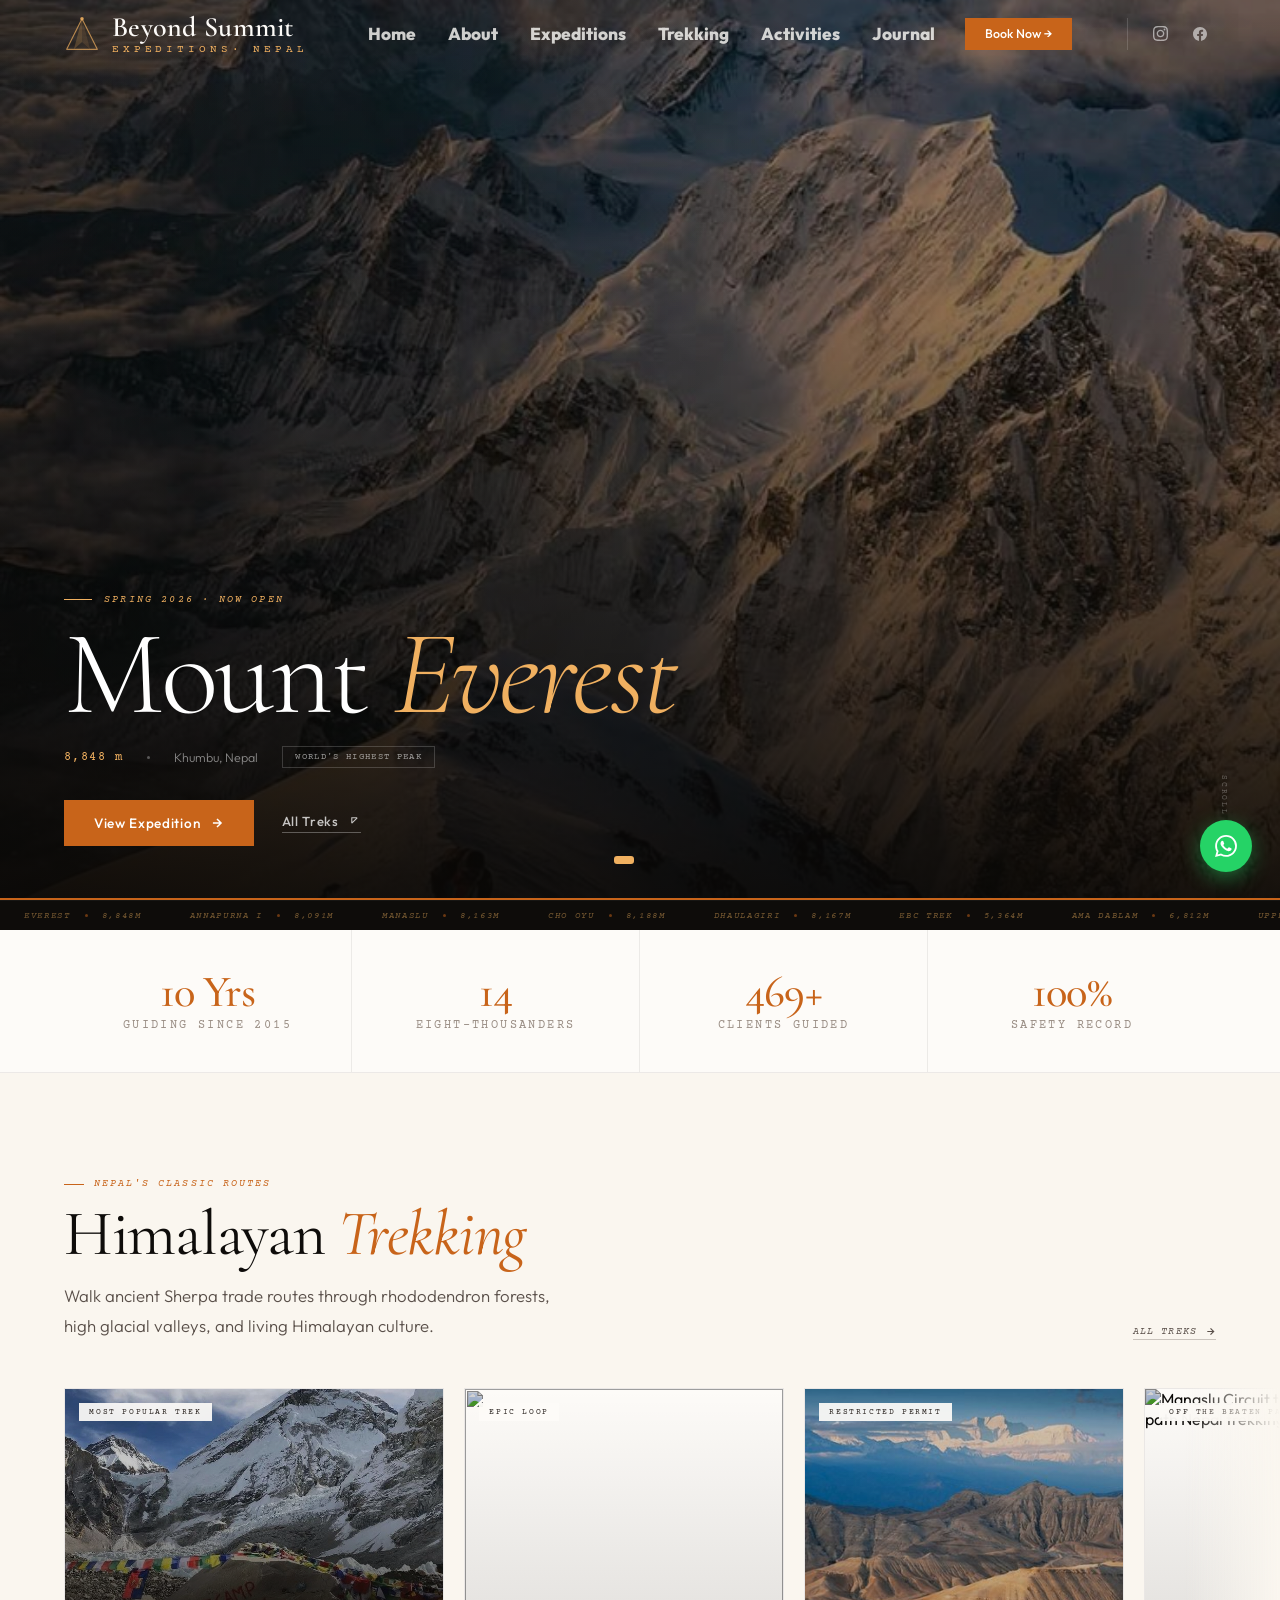
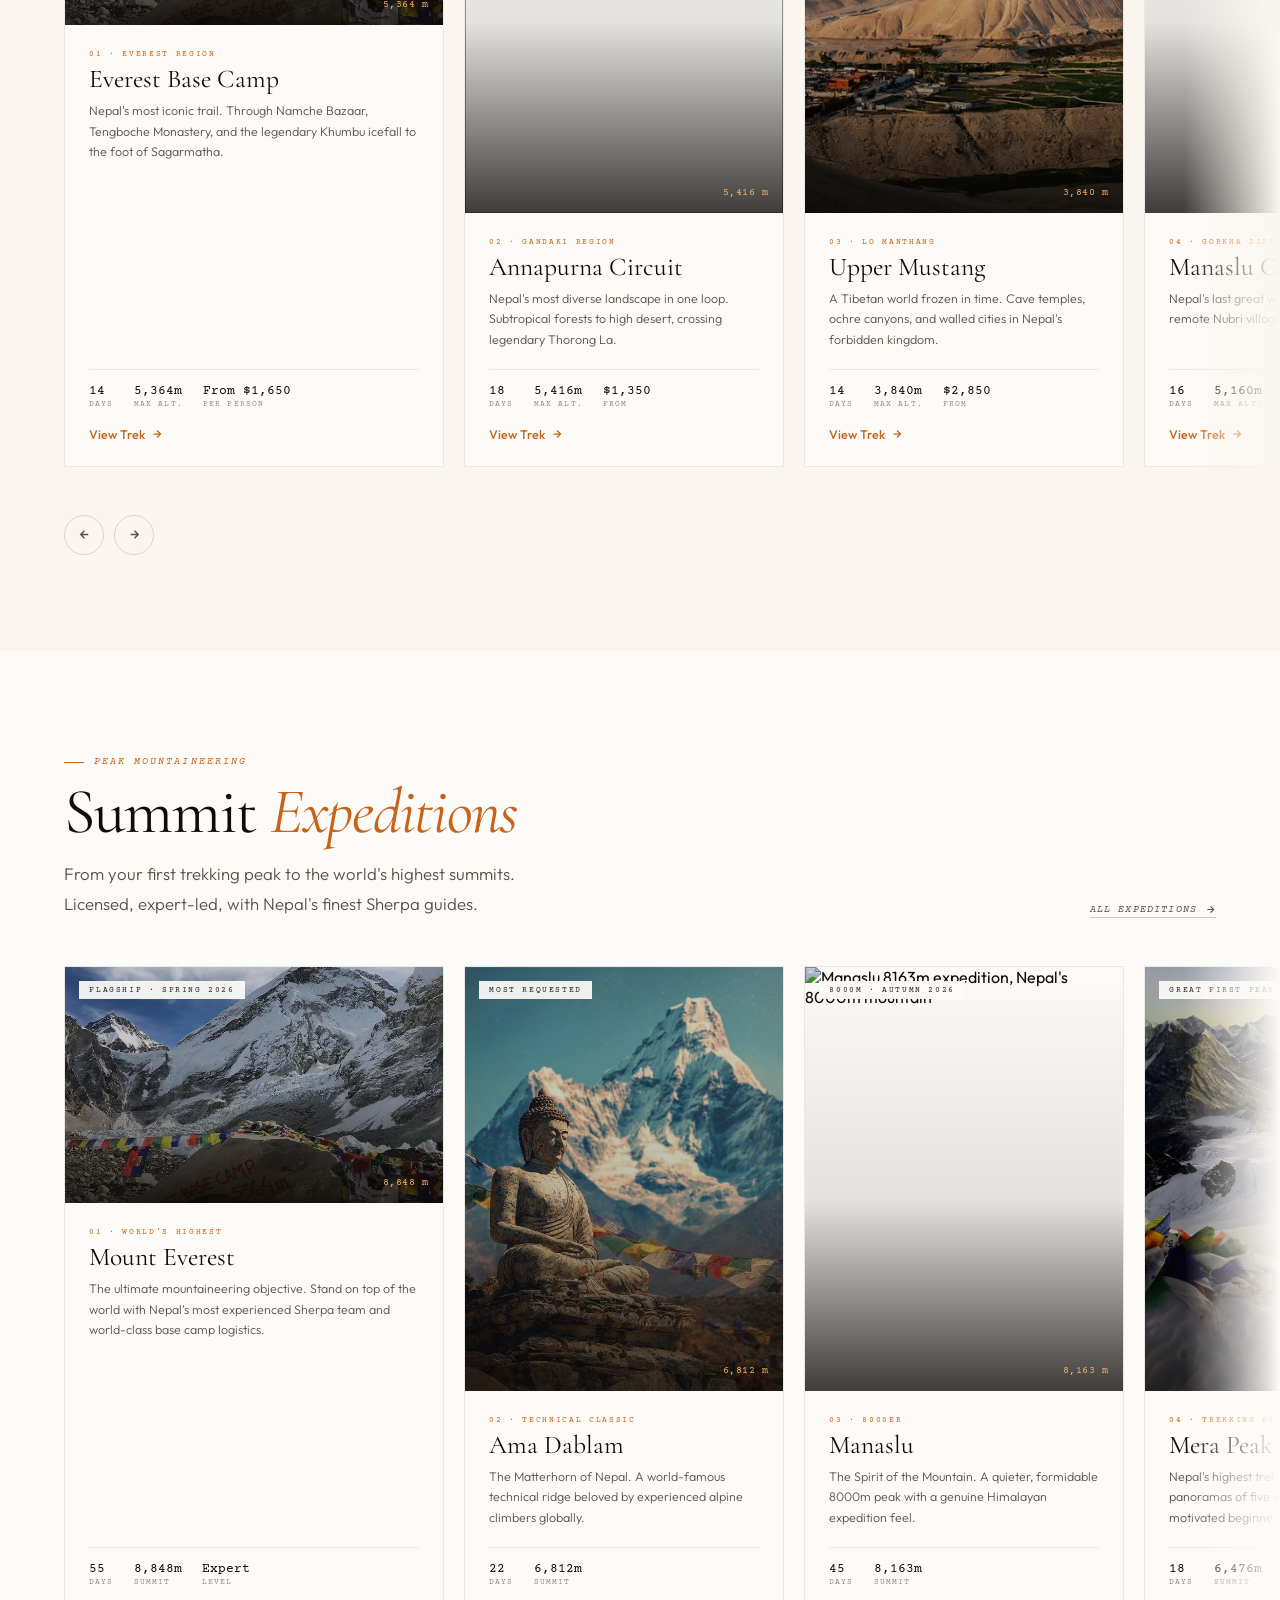
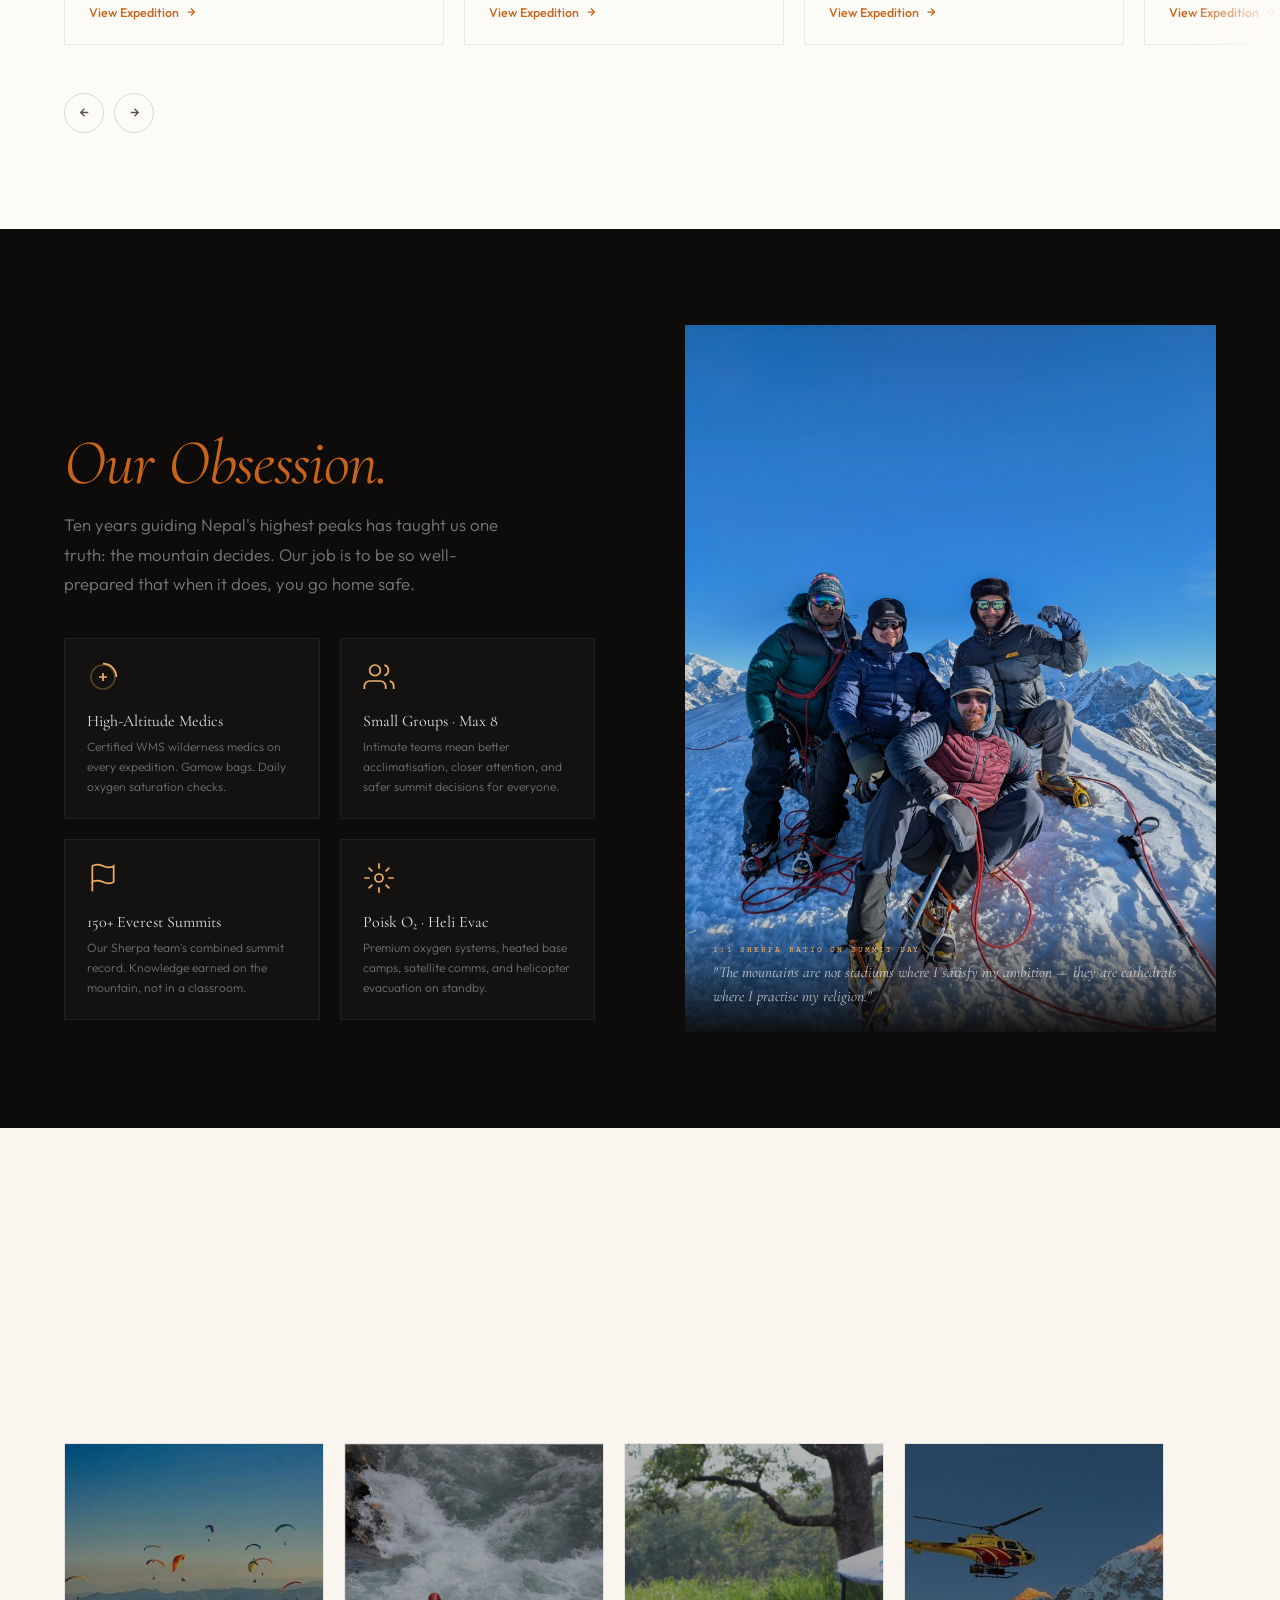
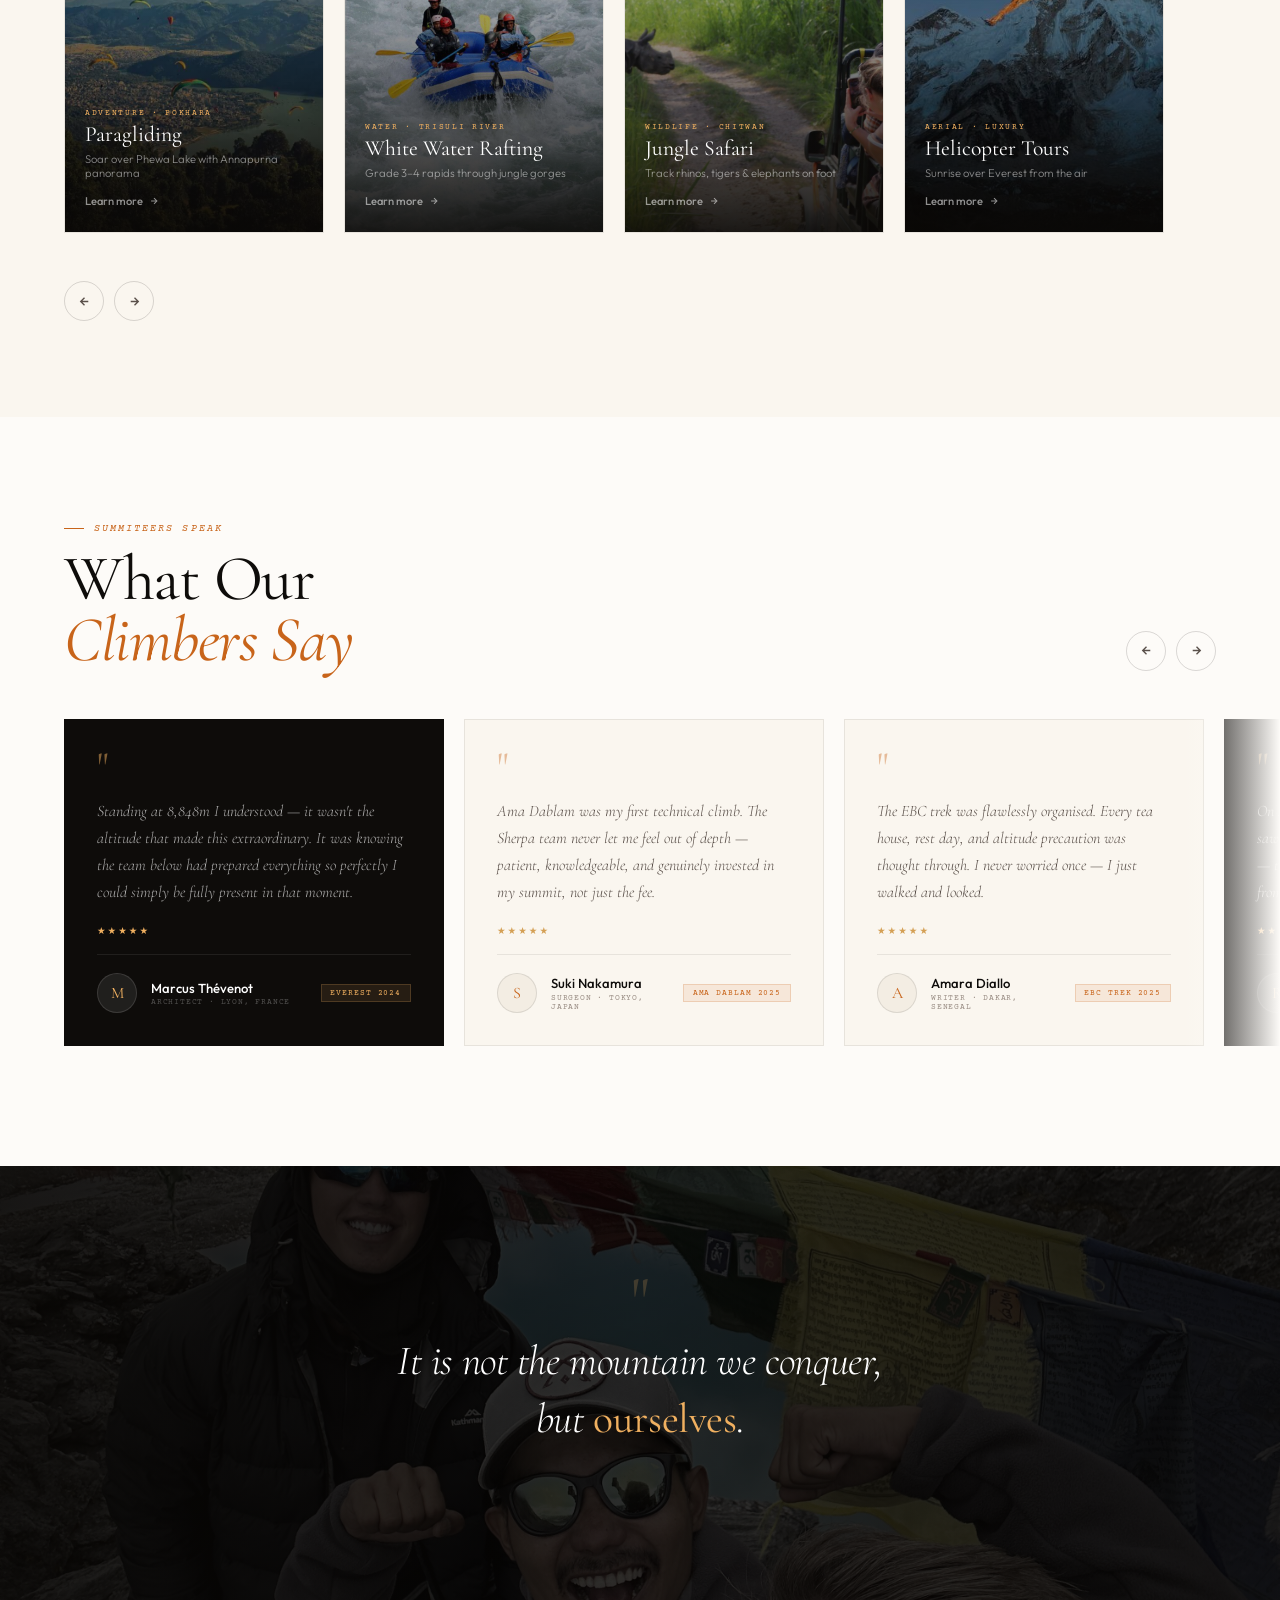
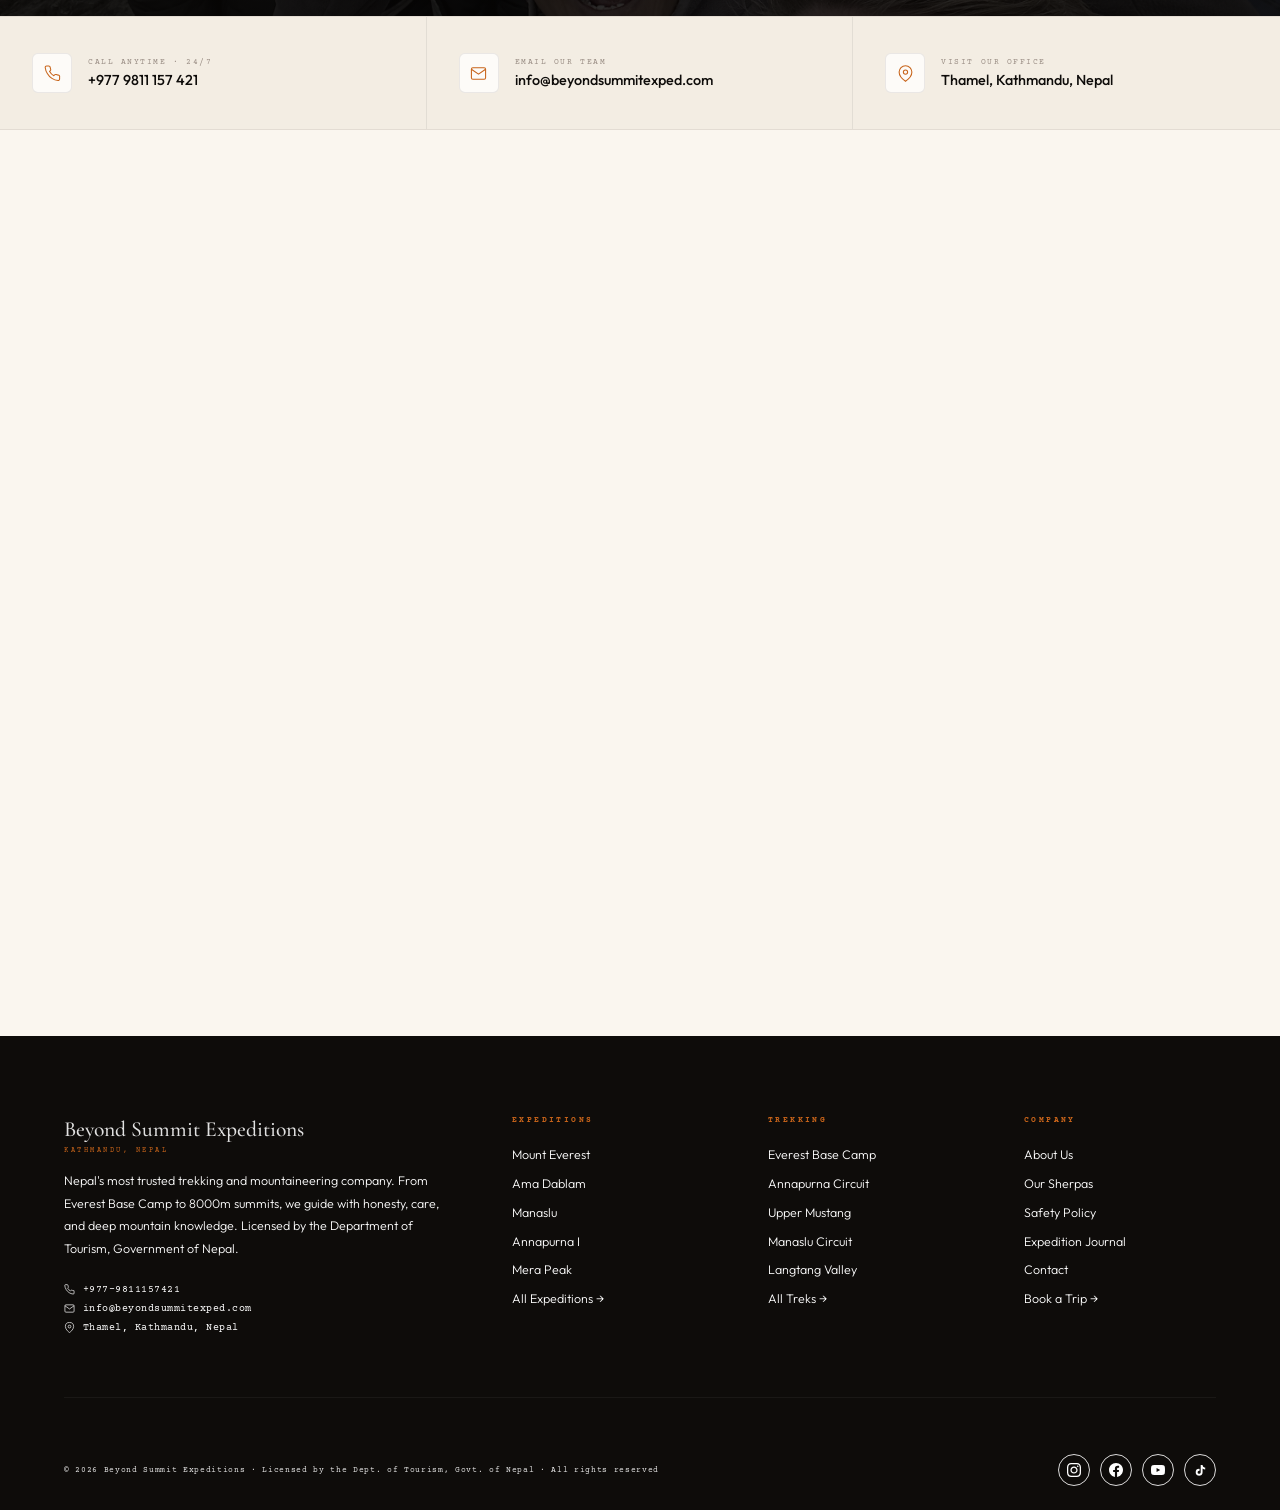
==== index.html @ 2f00f15b "finalizing the project" ====
<!DOCTYPE html>
<html lang="en">
<head>
  <meta charset="UTF-8">
  <meta name="viewport" content="width=device-width, initial-scale=1.0, viewport-fit=cover">
  <meta http-equiv="X-UA-Compatible" content="IE=edge">
  <link rel="icon" type="image/png" href="/favicon-96x96.png" sizes="96x96" />
<link rel="icon" type="image/svg+xml" href="/favicon.svg" />
<link rel="shortcut icon" href="public/favicon.ico" />
<link rel="apple-touch-icon" sizes="180x180" href="public/apple-touch-icon.png" />
<link rel="manifest" href="public/site.webmanifest" />
<script src="https://analytics.ahrefs.com/analytics.js" data-key="di3Rvm0gqVdeUF9iTgLxQQ" async></script>
  <!-- ══ PRIMARY SEO ══ -->
  <title>Beyond Summit Expeditions | Nepal's  Himalayan Trekking & Climbing Company</title>
  <meta name="description" content="Nepal's trusted trekking & mountaineering company. Everest Base Camp, Annapurna Circuit & 8000m expeditions with expert Sherpa guides. Plan your Himalayan adventure.">
  <meta name="keywords" content="Nepal trekking, Everest Base Camp trek, Himalayan expeditions, Nepal mountain climbing, Sherpa guided tours, Annapurna Circuit, best trekking company Nepal, Nepal adventure tours 2026, Manaslu circuit trek, Ama Dablam expedition, 8000m climbing, Nepal hiking packages, Kathmandu trekking agency, mountain expeditions Nepal, EBC trek cost, Annapurna Base Camp, Upper Mustang trek, Island Peak climbing, Mera Peak, high altitude trekking">
  <meta name="author" content="Beyond Summit Expeditions">
  <meta name="robots" content="index, follow">
  <link rel="canonical" href="https://www.beyondsummitexped.com/">

  <!-- ══ OPEN GRAPH ══ -->
  <meta property="og:type" content="website">
  <meta property="og:title" content="Beyond Summit Expeditions | Nepal's Premier Himalayan Trekking">
  <meta property="og:description" content="Expert-guided treks & expeditions in Nepal. From Everest Base Camp to 8000m summits. 469+ clients. 100% safety record. Licensed by Nepal Tourism Board.">
  <meta property="og:image" content="https://www.beyondsummitexped.com/assets/og-image.jpg">
  <meta property="og:url" content="https://www.beyondsummitexped.com/">
  <meta property="og:locale" content="en_US">

  <!-- ══ TWITTER CARD ══ -->
  <meta name="twitter:card" content="summary_large_image">
  <meta name="twitter:title" content="Beyond Summit Expeditions | Nepal's Premier Himalayan Trekking">
  <meta name="twitter:description" content="Trek Nepal with certified Sherpa guides. Everest Base Camp, Annapurna, 8000m peaks. Safe, small-group, life-changing expeditions.">

  <!-- ══ SCHEMA MARKUP ══ -->
  <script type="application/ld+json">
  {
    "@context": "https://schema.org",
    "@type": "TravelAgency",
    "name": "Beyond Summit Expeditions",
    "description": "Nepal's premier trekking and mountaineering company offering guided Himalayan expeditions, EBC treks, and adventure tours.",
    "url": "https://www.beyondsummitexped.com",
    "telephone": "+9779811157421",
    "email": "info@beyondsummitexped.com",
    "address": {
      "@type": "PostalAddress",
      "streetAddress": "Thamel",
      "addressLocality": "Kathmandu",
      "addressCountry": "NP"
    },
    "areaServed": "Nepal",
    "priceRange": "$$",
    "aggregateRating": {
      "@type": "AggregateRating",
      "ratingValue": "5.0",
      "reviewCount": "469"
    }
  }
  </script>

  <!-- ══ FONTS ══ -->
  <link rel="preconnect" href="https://fonts.googleapis.com">
  <link rel="preconnect" href="https://fonts.gstatic.com" crossorigin>
  <link href="https://fonts.googleapis.com/css2?family=Cormorant+Garamond:ital,wght@0,300;0,400;0,500;0,600;0,700;1,300;1,400;1,500;1,600&family=Outfit:wght@300;400;500;600&family=Courier+Prime:ital,wght@0,400;1,400&display=swap" rel="stylesheet">

  <style>
    /* ══════════════════════════════════════════════
       DESIGN SYSTEM — "Expedition Journal" aesthetic
       Raw mountain meets refined editorial craft
    ══════════════════════════════════════════════ */
    *, *::before, *::after { box-sizing: border-box; margin: 0; padding: 0; }

    :root {
      /* Palette */
      --ink:        #0e0c0a;
      --ink-soft:   #2a2420;
      --stone:      #5a504a;
      --mist:       #9a8e85;
      --parchment:  #faf6ef;
      --cream:      #f3ede3;
      --warm-white: #fdfbf8;
      --amber:      #c8641a;
      --amber-glow: #e07830;
      --amber-pale: #f0b060;
      --gold:       #d4a055;
      --pine:       #2d4a3e;
      --pine-light: #3d6655;
      --sky:        #c8d8e0;

      /* Typography */
      --serif:  'Cormorant Garamond', Georgia, serif;
      --sans:   'Outfit', system-ui, sans-serif;
      --mono:   'Courier Prime', 'Courier New', monospace;

      /* Spacing rhythm */
      --space-xs:  0.375rem;
      --space-sm:  0.75rem;
      --space-md:  1.5rem;
      --space-lg:  3rem;
      --space-xl:  5rem;
      --space-2xl: 8rem;

      /* Sizing */
      --nav-h: 68px;
      --radius: 2px;

      /* Shadows */
      --shadow-sm:  0 2px 8px rgba(14,12,10,0.08);
      --shadow-md:  0 8px 32px rgba(14,12,10,0.12);
      --shadow-lg:  0 20px 60px rgba(14,12,10,0.18);
      --shadow-xl:  0 32px 80px rgba(14,12,10,0.24);

      /* Easing */
      --ease-out:  cubic-bezier(0.22, 1, 0.36, 1);
      --ease-in-out: cubic-bezier(0.45, 0, 0.55, 1);
    }

    html {
      scroll-behavior: smooth;
      font-size: 16px;
      -webkit-text-size-adjust: 100%;
    }

    body {
      font-family: var(--sans);
      background: var(--parchment);
      color: var(--ink);
      overflow-x: hidden;
      -webkit-font-smoothing: antialiased;
      -moz-osx-font-smoothing: grayscale;
    }

    a { color: inherit; text-decoration: none; }
    ul { list-style: none; }
    img { display: block; max-width: 100%; }
    button { border: none; background: none; cursor: pointer; font: inherit; }

    /* ══ TOPOGRAPHIC TEXTURE ══ */
    .topo-bg {
      background-image: url("data:image/svg+xml,%3Csvg xmlns='http://www.w3.org/2000/svg' width='400' height='400'%3E%3Cdefs%3E%3Cfilter id='noise'%3E%3CfeTurbulence type='fractalNoise' baseFrequency='0.9' numOctaves='4' stitchTiles='stitch'/%3E%3CfeColorMatrix type='saturate' values='0'/%3E%3CfeBlend in='SourceGraphic' mode='multiply'/%3E%3C/filter%3E%3C/defs%3E%3Crect width='400' height='400' filter='url(%23noise)' opacity='0.04'/%3E%3C/svg%3E");
    }

    /* ══════════ UTILITY ══════════ */
    .container {
      width: 100%;
      max-width: 1280px;
      margin: 0 auto;
      padding: 0 clamp(1.25rem, 5vw, 4rem);
    }

    .eyebrow {
      display: inline-flex;
      align-items: center;
      gap: 0.6rem;
      font-family: var(--mono);
      font-size: 0.65rem;
      font-style: italic;
      letter-spacing: 0.2em;
      text-transform: uppercase;
      color: var(--amber);
      margin-bottom: 0.875rem;
    }
    .eyebrow::before {
      content: '';
      width: 20px;
      height: 1px;
      background: var(--amber);
      flex-shrink: 0;
    }

    .section-title {
      font-family: var(--serif);
      font-size: clamp(2.2rem, 5vw, 4rem);
      font-weight: 400;
      line-height: 0.95;
      letter-spacing: -0.02em;
      color: var(--ink);
    }
    .section-title em {
      font-style: italic;
      color: var(--amber);
    }
    .section-title.light { color: var(white); }

    .section-lead {
      font-family: var(--sans);
      font-size: clamp(0.9rem, 1.5vw, 1.05rem);
      font-weight: 300;
      color: var(--stone);
      line-height: 1.75;
      max-width: 520px;
      margin-top: 1rem;
    }

    .btn {
      display: inline-flex;
      align-items: center;
      gap: 0.6rem;
      font-family: var(--sans);
      font-size: 0.85rem;
      font-weight: 500;
      letter-spacing: 0.05em;
      padding: 0.875rem 1.875rem;
      transition: all 0.35s var(--ease-out);
      white-space: nowrap;
    }
    .btn-amber {
      background: var(--amber);
      color: #fff;
    }
    .btn-amber:hover {
      background: var(--amber-glow);
      transform: translateY(-2px);
      box-shadow: 0 8px 24px rgba(200,100,26,0.35);
    }
    .btn-outline {
      border: 1.5px solid var(--ink);
      color: var(--ink);
    }
    .btn-outline:hover {
      background: var(--ink);
      color: var(--warm-white);
    }
    .btn-ghost-light {
      color: rgba(255,255,255,0.75);
      border-bottom: 1px solid rgba(255,255,255,0.3);
      padding: 0 0 0.2rem;
      font-size: 0.82rem;
      border-radius: 0;
    }
    .btn-ghost-light:hover { color: #fff; border-color: #fff; }
    .btn svg { transition: transform 0.3s var(--ease-out); flex-shrink: 0; }
    .btn:hover svg { transform: translateX(4px); }
    .btn-ghost-light:hover svg { transform: translateX(4px); }

    /* Reveal animation */
    .reveal {
      opacity: 0;
      transform: translateY(28px);
      transition: opacity 0.9s var(--ease-out), transform 0.9s var(--ease-out);
    }
    .reveal.visible { opacity: 1; transform: none; }
    .reveal-delay-1 { transition-delay: 0.1s; }
    .reveal-delay-2 { transition-delay: 0.2s; }
    .reveal-delay-3 { transition-delay: 0.35s; }
    .reveal-delay-4 { transition-delay: 0.5s; }

    /* ══════════════════════════════
       NAVIGATION
    ══════════════════════════════ */
    #nav {
      position: fixed;
      top: 0; left: 0; right: 0;
      z-index: 900;
      height: var(--nav-h);
      display: flex;
      align-items: center;
      transition: background 0.5s, box-shadow 0.5s, height 0.4s;
    }
    #nav .nav-wrap {
      display: flex;
      align-items: center;
      justify-content: space-between;
      width: 100%;
    }
    #nav.solid {
      background: rgba(253,251,248,0.96);
      backdrop-filter: blur(24px);
      -webkit-backdrop-filter: blur(24px);
      box-shadow: 0 1px 0 rgba(14,12,10,0.08);
      height: 60px;
    }

    /* Logo */
    .nav-logo {
      display: flex;
      align-items: center;
      gap: 0.75rem;
      flex-shrink: 0;
    }
    .logo-mark {
      width: 36px;
      height: 36px;
      flex-shrink: 0;
    }
    .logo-text {
      display: flex;
      flex-direction: column;
      line-height: 1;
    }
    .logo-name {
      font-family: var(--serif);
      font-size: 1.75rem;
      font-weight: 600;
      letter-spacing: 0.01em;
      color: var(--warm-white);
      transition: color 0.4s;
    }
    #nav.solid .logo-name { color: var(--ink); }
    .logo-tagline {
      font-family: var(--mono);
      font-size: 0.69rem;
      letter-spacing: 0.35em;
      text-transform: uppercase;
      color: var(--amber-pale);
      margin-top: 3px;
      transition: color 0.4s;
    }
    #nav.solid .logo-tagline { color: var(--amber); }

    /* Desktop links */
    .nav-links {
      display: flex;
      align-items: center;
      gap: 0.25rem;
    }
    .nav-link {
      font-family: var(--sans);
      font-size: 1.08rem;
      font-weight: 800;
      color: rgba(253,251,248,0.8);
      padding: 0.5rem 0.875rem;
      transition: color 0.3s;
      position: relative;
      white-space: nowrap;
    }
    #nav.solid .nav-link { color: var(--stone); }
    .nav-link:hover { color: var(--amber) !important; }
    .nav-link::after {
      content: '';
      position: absolute;
      bottom: 2px; left: 0.875rem; right: 0.875rem;
      height: 1.5px;
      background: var(--amber);
      transform: scaleX(0);
      transform-origin: left;
      transition: transform 0.3s var(--ease-out);
    }
    .nav-link:hover::after { transform: scaleX(1); }

    /* Nav social */
    .nav-socials {
      display: flex;
      align-items: center;
      gap: 0.5rem;
      margin-left: 0.5rem;
      padding-left: 1rem;
      border-left: 1px solid rgba(255,255,255,0.15);
    }
    #nav.solid .nav-socials { border-color: var(--cream); }
    .nav-social-ico {
      width: 32px; height: 32px;
      display: flex; align-items: center; justify-content: center;
      color: rgba(255,255,255,0.55);
      transition: color 0.3s, transform 0.3s;
      border-radius: 50%;
    }
    #nav.solid .nav-social-ico { color: var(--mist); }
    .nav-social-ico:hover { color: var(--amber) !important; transform: translateY(-2px); }

    .nav-cta {
      background: var(--amber);
      color: #fff !important;
      padding: 0.55rem 1.25rem !important;
      font-weight: 500 !important;
      font-size: 0.78rem !important;
      margin-left: 0.75rem;
      transition: background 0.3s, transform 0.3s, box-shadow 0.3s !important;
      white-space: nowrap;
    }
    .nav-cta::after { display: none !important; }
    .nav-cta:hover {
      background: var(--amber-glow) !important;
      transform: translateY(-1px) !important;
      box-shadow: 0 4px 16px rgba(200,100,26,0.4) !important;
    }

    /* Hamburger */
    .nav-toggle {
      display: none;
      width: 44px; height: 44px;
      align-items: center; justify-content: center;
      flex-direction: column;
      gap: 5px;
      border-radius: 4px;
      border: 1px solid rgba(255,255,255,0.2);
      transition: border-color 0.3s, background 0.3s;
    }
    #nav.solid .nav-toggle { border-color: rgba(14,12,10,0.12); }
    .nav-toggle:hover { background: rgba(200,100,26,0.1); border-color: var(--amber); }
    .nav-toggle span {
      display: block;
      width: 20px; height: 1.5px;
      background: #fff;
      border-radius: 2px;
      transition: transform 0.4s var(--ease-out), opacity 0.3s, background 0.3s;
    }
    #nav.solid .nav-toggle span { background: var(--ink); }
    .nav-toggle.open span:nth-child(1) { transform: translateY(6.5px) rotate(45deg); }
    .nav-toggle.open span:nth-child(2) { opacity: 0; transform: scaleX(0); }
    .nav-toggle.open span:nth-child(3) { transform: translateY(-6.5px) rotate(-45deg); }

    /* Mobile drawer */
    .mobile-nav {
      position: fixed;
      inset: 0;
      z-index: 850;
      background: var(--ink);
      display: flex;
      flex-direction: column;
      padding: 5.5rem 2rem 2rem;
      transform: translateX(100%);
      transition: transform 0.55s var(--ease-out);
      overflow-y: auto;
    }
    .mobile-nav.open { transform: translateX(0); }

    .mobile-nav-link {
      display: flex;
      align-items: center;
      justify-content: space-between;
      padding: 1.125rem 0;
      border-bottom: 1px solid rgba(255,255,255,0.06);
      font-family: var(--serif);
      font-size: clamp(1.6rem, 6vw, 2rem);
      font-weight: 300;
      color: rgba(255,255,255,0.75);
      letter-spacing: -0.01em;
      transition: color 0.3s, padding-left 0.3s;
      opacity: 0;
      transform: translateX(30px);
      transition: opacity 0.5s var(--ease-out), transform 0.5s var(--ease-out), color 0.3s;
    }
    .mobile-nav.open .mobile-nav-link {
      opacity: 1;
      transform: none;
    }
    .mobile-nav.open .mobile-nav-link:nth-child(1) { transition-delay: 0.08s; }
    .mobile-nav.open .mobile-nav-link:nth-child(2) { transition-delay: 0.13s; }
    .mobile-nav.open .mobile-nav-link:nth-child(3) { transition-delay: 0.18s; }
    .mobile-nav.open .mobile-nav-link:nth-child(4) { transition-delay: 0.23s; }
    .mobile-nav.open .mobile-nav-link:nth-child(5) { transition-delay: 0.28s; }
    .mobile-nav.open .mobile-nav-link:nth-child(6) { transition-delay: 0.33s; }
    .mobile-nav.open .mobile-nav-link:nth-child(7) { transition-delay: 0.38s; }
    .mobile-nav-link:hover { color: var(--amber-pale); }
    .mobile-nav-link.highlight { color: var(--amber); }

    .mobile-nav-footer {
      margin-top: auto;
      padding-top: 2rem;
      display: flex;
      flex-direction: column;
      gap: 1rem;
      opacity: 0;
      transition: opacity 0.5s 0.45s var(--ease-out);
    }
    .mobile-nav.open .mobile-nav-footer { opacity: 1; }
    .mobile-socials { display: flex; gap: 1rem; }
    .mobile-social-ico {
      width: 40px; height: 40px;
      border: 1px solid rgba(255,255,255,0.12);
      border-radius: 50%;
      display: flex; align-items: center; justify-content: center;
      color: rgba(255,255,255,0.4);
      transition: border-color 0.3s, color 0.3s;
    }
    .mobile-social-ico:hover { border-color: var(--amber); color: var(--amber); }
    .mobile-contact-info {
      font-family: var(--mono);
      font-size: 0.65rem;
      letter-spacing: 0.1em;
      color: rgba(255,255,255,0.25);
    }

    /* ══════════════════════════════
       HERO
    ══════════════════════════════ */
    #hero {
      position: relative;
      width: 100%;
      height: 100dvh;
      min-height: 560px;
      max-height: 900px;
      overflow: hidden;
    }

    .hero-slides {
      position: absolute;
      inset: 0;
    }
    .hslide {
      position: absolute;
      inset: 0;
      opacity: 0;
      transition: opacity 2s var(--ease-out);
    }
    .hslide.active { opacity: 1; }
    .hslide img {
      width: 100%; height: 100%;
      object-fit: cover;
      transform: scale(1.06);
      transition: transform 10s var(--ease-out);
      filter: brightness(0.6) saturate(1.05);
    }
    .hslide.active img { transform: scale(1); }

    /* Dramatic gradient overlay */
    .hero-overlay {
      position: absolute;
      inset: 0; z-index: 2;
      background:
        linear-gradient(to top, rgba(10,8,6,0.9) 0%, rgba(10,8,6,0.45) 35%, rgba(10,8,6,0.1) 65%, transparent 100%),
        linear-gradient(105deg, rgba(10,8,6,0.6) 0%, transparent 55%);
      pointer-events: none;
    }

    .hero-content {
      position: absolute;
      inset: 0; z-index: 10;
      display: flex;
      flex-direction: column;
      justify-content: flex-end;
      padding: 0 clamp(1.25rem, 5vw, 4rem) clamp(2.5rem, 6vh, 4.5rem);
    }

    .hero-kicker {
      display: flex;
      align-items: center;
      gap: 0.75rem;
      margin-bottom: 1rem;
      opacity: 0;
      animation: heroRise 1s 0.3s var(--ease-out) forwards;
    }
    .hero-kicker-line {
      width: 28px; height: 1px;
      background: var(--amber-pale);
    }
    .hero-kicker-text {
      font-family: var(--mono);
      font-style: italic;
      font-size: 0.62rem;
      letter-spacing: 0.22em;
      text-transform: uppercase;
      color: var(--amber-pale);
    }

    .hero-title {
      font-family: var(--serif);
      font-size: clamp(3rem, 10vw, 7.5rem);
      font-weight: 300;
      line-height: 0.88;
      letter-spacing: -0.025em;
      color: #fff;
      margin-bottom: 1.25rem;
      opacity: 0;
      animation: heroRise 1.1s 0.45s var(--ease-out) forwards;
    }
    .hero-title strong {
      font-weight: 600;
      display: block;
    }
    .hero-title em {
      font-style: italic;
      color: var(--amber-pale);
    }

    .hero-meta-row {
      display: flex;
      align-items: center;
      gap: 1.5rem;
      flex-wrap: wrap;
      margin-bottom: 2rem;
      opacity: 0;
      animation: heroRise 1s 0.6s var(--ease-out) forwards;
    }
    .hero-alt {
      font-family: var(--mono);
      font-size: 0.78rem;
      letter-spacing: 0.12em;
      color: var(--amber-pale);
    }
    .hero-sep {
      width: 3px; height: 3px;
      border-radius: 50%;
      background: rgba(255,255,255,0.3);
    }
    .hero-region {
      font-family: var(--sans);
      font-size: 0.78rem;
      font-weight: 300;
      color: rgba(255,255,255,0.5);
    }
    .hero-tag {
      font-family: var(--mono);
      font-size: 0.55rem;
      letter-spacing: 0.15em;
      text-transform: uppercase;
      color: rgba(255,255,255,0.55);
      border: 1px solid rgba(255,255,255,0.18);
      padding: 0.3rem 0.75rem;
    }

    .hero-actions {
      display: flex;
      align-items: center;
      gap: 1.75rem;
      flex-wrap: wrap;
      opacity: 0;
      animation: heroRise 1s 0.75s var(--ease-out) forwards;
    }

    /* Hero scroll indicator */
    .hero-scroll {
      position: absolute;
      bottom: clamp(1.5rem, 4vh, 2.5rem);
      right: clamp(1.25rem, 4vw, 3.5rem);
      z-index: 10;
      display: flex;
      flex-direction: column;
      align-items: center;
      gap: 0.5rem;
      opacity: 0;
      animation: fadeIn 1s 1.2s var(--ease-out) forwards;
    }
    .hero-scroll-text {
      font-family: var(--mono);
      font-size: 0.52rem;
      letter-spacing: 0.22em;
      text-transform: uppercase;
      color: rgba(255,255,255,0.3);
      writing-mode: vertical-rl;
    }
    .hero-scroll-line {
      width: 1px;
      height: 40px;
      background: linear-gradient(to bottom, rgba(255,255,255,0.3), transparent);
      animation: scrollPulse 2s ease-in-out infinite;
    }

    /* Hero dots */
    .hero-dots {
      position: absolute;
      bottom: clamp(1.5rem, 4vh, 2.5rem);
      left: 50%;
      transform: translateX(-50%);
      z-index: 10;
      display: flex;
      gap: 0.5rem;
    }
    .hdot {
      width: 8spx; height: 8px;
      border-radius: 50%;
      background: rgb(255, 255, 255);
      cursor: pointer;
      transition: background 0.4s, transform 0.4s, width 0.4s;
    }
    .hdot.active {
      background: var(--amber-pale);
      width: 20px;
      border-radius: 3px;
    }

    /* Progress bar */
    .hero-progress {
      position: absolute;
      bottom: 0; left: 0; right: 0;
      height: 2px;
      background: rgba(255,255,255,0.05);
      z-index: 10;
    }
    .hero-progress-fill {
      height: 100%;
      background: var(--amber);
      width: 0;
      transition: none;
    }

    @keyframes heroRise {
      from { opacity: 0; transform: translateY(24px); }
      to { opacity: 1; transform: none; }
    }
    @keyframes fadeIn {
      to { opacity: 1; }
    }
    @keyframes scrollPulse {
      0%, 100% { transform: scaleY(1); transform-origin: top; }
      50% { transform: scaleY(0.6); transform-origin: top; }
    }

    /* ══════════════════════════════
       MARQUEE TICKER
    ══════════════════════════════ */
    .ticker {
      background: var(--ink);
      overflow: hidden;
      padding: 0.6rem 0;
      border-top: 1px solid rgba(255,255,255,0.04);
    }
    .ticker-track {
      display: flex;
      width: max-content;
      animation: ticker 40s linear infinite;
    }
    .ticker-track:hover { animation-play-state: paused; }
    .ticker-item {
      display: flex;
      align-items: center;
      gap: 0.875rem;
      padding: 0 1.5rem;
      white-space: nowrap;
      font-family: var(--mono);
      font-size: 0.58rem;
      font-style: italic;
      letter-spacing: 0.18em;
      text-transform: uppercase;
      color: rgba(200,150,80,0.55);
    }
    .ticker-dot {
      width: 3px; height: 3px;
      border-radius: 50%;
      background: var(--amber);
      opacity: 0.5;
    }
    @keyframes ticker { from { transform: translateX(0); } to { transform: translateX(-50%); } }

    /* ══════════════════════════════
       STATS BAND
    ══════════════════════════════ */
    .stats-band {
      background: var(--warm-white);
      border-bottom: 1px solid rgba(14,12,10,0.07);
    }
    .stats-grid {
      display: grid;
      grid-template-columns: repeat(4, 1fr);
    }
    .stat-cell {
      display: flex;
      flex-direction: column;
      align-items: center;
      justify-content: center;
      gap: 0.25rem;
      padding: clamp(1.5rem, 4vw, 2.5rem) 1rem;
      text-align: center;
      border-right: 1px solid rgba(14,12,10,0.07);
    }
    .stat-cell:last-child { border-right: none; }
    .stat-number {
      font-family: var(--serif);
      font-size: clamp(1.8rem, 4vw, 2.8rem);
      font-weight: 500;
      color: var(--amber);
      line-height: 1;
      letter-spacing: -0.02em;
    }
    .stat-label {
      font-family: var(--mono);
      font-size: 0.75rem;
      letter-spacing: 0.2em;
      text-transform: uppercase;
      color: var(--mist);
    }

    /* ══════════════════════════════
       SECTION LAYOUT
    ══════════════════════════════ */
    .section {
      padding: clamp(3.5rem, 8vw, 6rem) 0;
    }
    .section.alt-bg { background: var(--warm-white); }
    .section.dark-bg {
      background: var(--ink);
      color: var(--warm-white);
    }

    .section-header {
      display: flex;
      align-items: flex-end;
      justify-content: space-between;
      gap: 1.5rem;
      margin-bottom: clamp(2rem, 5vw, 3rem);
      flex-wrap: wrap;
    }

    .view-all-link {
      display: flex;
      align-items: center;
      gap: 0.5rem;
      font-family: var(--mono);
      font-size: 0.6rem;
      font-style: italic;
      letter-spacing: 0.12em;
      text-transform: uppercase;
      color: var(--stone);
      border-bottom: 1px solid rgba(90,80,74,0.3);
      padding-bottom: 2px;
      white-space: nowrap;
      transition: color 0.3s, border-color 0.3s;
      flex-shrink: 0;
    }
    .view-all-link:hover { color: var(--amber); border-color: var(--amber); }
    .view-all-link svg { transition: transform 0.3s; }
    .view-all-link:hover svg { transform: translateX(3px); }

    /* ══════════════════════════════
       HORIZONTAL SCROLL SYSTEM
    ══════════════════════════════ */
    .scroll-container {
      position: relative;
    }
    .scroll-container::after {
      content: '';
      position: absolute;
      top: 0; right: 0; bottom: 1.5rem;
      width: clamp(3rem, 8vw, 6rem);
      background: linear-gradient(to left, var(--parchment), transparent);
      pointer-events: none;
      z-index: 2;
    }
    .section.alt-bg .scroll-container::after {
      background: linear-gradient(to left, var(--warm-white), transparent);
    }

    .scroll-rail {
      display: flex;
      gap: clamp(0.875rem, 2vw, 1.25rem);
      overflow-x: auto;
      padding-bottom: 1.5rem;
      padding-right: clamp(3rem, 8vw, 6rem);
      scrollbar-width: none;
      -ms-overflow-style: none;
      scroll-snap-type: x mandatory;
      cursor: grab;
      -webkit-overflow-scrolling: touch;
    }
    .scroll-rail:active { cursor: grabbing; }
    .scroll-rail::-webkit-scrollbar { display: none; }

    .scroll-nav {
      display: flex;
      gap: 0.625rem;
      margin-top: 1.5rem;
    }
    .scroll-nav-btn {
      width: 40px; height: 40px;
      border-radius: 50%;
      border: 1.5px solid rgba(14,12,10,0.15);
      display: flex; align-items: center; justify-content: center;
      color: var(--stone);
      transition: all 0.3s;
    }
    .scroll-nav-btn:hover {
      border-color: var(--amber);
      color: var(--amber);
      background: rgba(200,100,26,0.06);
    }

    /* ══════════════════════════════
       TREK CARD
    ══════════════════════════════ */
    .trek-card {
      flex: 0 0 clamp(260px, 30vw, 320px);
      scroll-snap-align: start;
      background: var(--warm-white);
      border: 1px solid rgba(14,12,10,0.08);
      overflow: hidden;
      display: flex;
      flex-direction: column;
      transition: transform 0.5s var(--ease-out), box-shadow 0.5s var(--ease-out);
      position: relative;
    }
    .trek-card:hover {
      transform: translateY(-8px);
      box-shadow: var(--shadow-xl);
    }
    .trek-card.featured { flex: 0 0 clamp(300px, 36vw, 380px); }

    .trek-card-img {
      position: relative;
      overflow: hidden;
    }
    .trek-card.featured .trek-card-img { aspect-ratio: 16/10; }
    .trek-card:not(.featured) .trek-card-img { aspect-ratio: 3/4; }

    .trek-card-img img {
      width: 100%; height: 100%;
      object-fit: cover;
      transition: transform 1.8s var(--ease-out), filter 0.6s;
      filter: brightness(0.82) saturate(1.1);
    }
    .trek-card:hover .trek-card-img img {
      transform: scale(1.07);
      filter: brightness(0.95) saturate(1.15);
    }
    .trek-card-img-overlay {
      position: absolute; inset: 0;
      background: linear-gradient(to top, rgba(10,8,6,0.78) 0%, rgba(10,8,6,0.1) 45%, transparent);
    }

    .card-badge {
      position: absolute;
      top: 0.875rem; left: 0.875rem;
      font-family: var(--mono);
      font-size: 0.5rem;
      letter-spacing: 0.2em;
      text-transform: uppercase;
      background: rgba(253,251,248,0.93);
      color: var(--ink-soft);
      padding: 0.28rem 0.65rem;
      backdrop-filter: blur(8px);
    }
    .card-alt {
      position: absolute;
      bottom: 0.875rem; right: 0.875rem;
      font-family: var(--mono);
      font-size: 0.65rem;
      letter-spacing: 0.06em;
      color: var(--amber-pale);
    }

    .trek-card-body {
      padding: clamp(1.125rem, 3vw, 1.5rem);
      flex: 1;
      display: flex;
      flex-direction: column;
    }
    .card-number {
      font-family: var(--mono);
      font-size: 0.52rem;
      letter-spacing: 0.2em;
      text-transform: uppercase;
      color: var(--amber);
      margin-bottom: 0.35rem;
    }
    .card-name {
      font-family: var(--serif);
      font-size: clamp(1.3rem, 2.5vw, 1.6rem);
      font-weight: 400;
      color: var(--ink);
      line-height: 1.1;
      margin-bottom: 0.5rem;
    }
    .card-desc {
      font-family: var(--sans);
      font-size: 0.78rem;
      font-weight: 300;
      color: var(--stone);
      line-height: 1.65;
      flex: 1;
      margin-bottom: 1.125rem;
    }
    .card-specs {
      display: flex;
      gap: 1.25rem;
      padding-top: 0.875rem;
      border-top: 1px solid rgba(14,12,10,0.07);
      margin-bottom: 1.125rem;
    }
    .spec-val {
      font-family: var(--mono);
      font-size: 0.82rem;
      color: var(--ink);
    }
    .spec-key {
      font-family: var(--mono);
      font-size: 0.48rem;
      letter-spacing: 0.15em;
      text-transform: uppercase;
      color: var(--mist);
      margin-top: 0.15rem;
    }
    .card-link {
      display: inline-flex;
      align-items: center;
      gap: 0.4rem;
      font-family: var(--sans);
      font-size: 0.78rem;
      font-weight: 500;
      color: var(--amber);
      transition: gap 0.3s;
    }
    .trek-card:hover .card-link { gap: 0.75rem; }

    /* ══════════════════════════════
       ACTIVITY CARD (portrait, dark)
    ══════════════════════════════ */
    .act-card {
      flex: 0 0 clamp(200px, 25vw, 260px);
      scroll-snap-align: start;
      aspect-ratio: 2/3;
      position: relative;
      overflow: hidden;
      border: 1px solid rgba(14,12,10,0.08);
      transition: transform 0.5s var(--ease-out), box-shadow 0.5s;
    }
    .act-card:hover {
      transform: translateY(-6px) scale(1.01);
      box-shadow: var(--shadow-xl);
    }
    .act-card img {
      width: 100%; height: 100%;
      object-fit: cover;
      transition: transform 1.8s var(--ease-out), filter 0.6s;
      filter: brightness(0.72) saturate(1.1);
    }
    .act-card:hover img { transform: scale(1.08); filter: brightness(0.88) saturate(1.2); }
    .act-overlay {
      position: absolute; inset: 0;
      background: linear-gradient(to top, rgba(10,8,6,0.9) 0%, rgba(10,8,6,0.15) 55%, transparent);
    }
    .act-body {
      position: absolute;
      bottom: 0; left: 0; right: 0;
      padding: 1.5rem 1.25rem;
    }
    .act-tag {
      font-family: var(--mono);
      font-size: 0.48rem;
      letter-spacing: 0.22em;
      text-transform: uppercase;
      color: var(--amber-pale);
      margin-bottom: 0.3rem;
    }
    .act-name {
      font-family: var(--serif);
      font-size: 1.35rem;
      font-weight: 400;
      color: #fff;
      line-height: 1.1;
      margin-bottom: 0.35rem;
    }
    .act-meta {
      font-family: var(--sans);
      font-size: 0.7rem;
      font-weight: 300;
      color: rgba(255,255,255,0.5);
      margin-bottom: 0.875rem;
    }
    .act-link {
      display: flex;
      align-items: center;
      gap: 0.35rem;
      font-family: var(--sans);
      font-size: 0.7rem;
      font-weight: 500;
      color: rgba(255,255,255,0.55);
      transition: color 0.3s, gap 0.3s;
    }
    .act-card:hover .act-link { color: #fff; gap: 0.65rem; }

    /* ══════════════════════════════
       WHY SECTION (dark)
    ══════════════════════════════ */
    .why-grid {
      display: grid;
      grid-template-columns: 1fr 1fr;
      gap: clamp(3rem, 7vw, 6rem);
      align-items: center;
    }
    .why-features {
      display: grid;
      grid-template-columns: 1fr 1fr;
      gap: 1.25rem;
      margin-top: 2.5rem;
    }
    .why-item {
      padding: 1.375rem;
      border: 1px solid rgba(255,255,255,0.06);
      background: rgba(255,255,255,0.025);
      transition: border-color 0.4s, background 0.4s, transform 0.4s;
    }
    .why-item:hover {
      border-color: rgba(200,100,26,0.35);
      background: rgba(200,100,26,0.05);
      transform: translateY(-3px);
    }
    .why-icon {
      width: 32px; height: 32px;
      color: var(--amber-pale);
      margin-bottom: 0.875rem;
    }
    .why-item-title {
      font-family: var(--serif);
      font-size: 1rem;
      font-weight: 400;
      color: rgba(255,255,255,0.88);
      margin-bottom: 0.35rem;
    }
    .why-item-desc {
      font-family: var(--sans);
      font-size: 0.75rem;
      font-weight: 300;
      color: rgba(255,255,255,0.4);
      line-height: 1.65;
    }
    .why-visual { position: relative; }
    .why-img-frame {
      position: relative;
      overflow: hidden;
    }
    .why-img-frame img {
      width: 100%;
      display: block;
      filter: brightness(0.85) saturate(1.05);
    }
    .why-img-caption {
      position: absolute;
      bottom: 0; left: 0; right: 0;
      padding: 2rem 1.75rem 1.5rem;
      background: linear-gradient(to top, rgba(10,8,6,0.92), transparent);
    }
    .why-img-caption-label {
      font-family: var(--mono);
      font-size: 0.48rem;
      letter-spacing: 0.25em;
      text-transform: uppercase;
      color: var(--amber-pale);
      margin-bottom: 0.4rem;
    }
    .why-img-caption-text {
      font-family: var(--serif);
      font-size: 0.95rem;
      font-style: italic;
      color: rgba(255,255,255,0.7);
      line-height: 1.55;
    }

    /* ══════════════════════════════
       TESTIMONIALS
    ══════════════════════════════ */
    .testi-card {
      flex: 0 0 clamp(280px, 32vw, 360px);
      scroll-snap-align: start;
      background: var(--parchment);
      border: 1px solid rgba(14,12,10,0.08);
      padding: clamp(1.5rem, 3vw, 2rem);
      display: flex;
      flex-direction: column;
      gap: 1.125rem;
      transition: transform 0.5s var(--ease-out), box-shadow 0.4s;
    }
    .testi-card:hover { transform: translateY(-5px); box-shadow: var(--shadow-lg); }
    .testi-card.featured {
      background: var(--ink);
      border-color: transparent;
      flex: 0 0 clamp(300px, 36vw, 380px);
    }

    .tquote-mark {
      font-family: var(--serif);
      font-size: 2.5rem;
      line-height: 0.7;
      color: var(--amber);
      opacity: 0.4;
    }
    .testi-card.featured .tquote-mark { opacity: 0.5; color: var(--amber-pale); }

    .tquote {
      font-family: var(--serif);
      font-size: clamp(0.9rem, 1.5vw, 1rem);
      font-style: italic;
      font-weight: 300;
      color: var(--stone);
      line-height: 1.7;
      flex: 1;
    }
    .testi-card.featured .tquote { color: rgba(255,255,255,0.65); }

    .tstar { color: var(--gold); font-size: 0.6rem; }
    .testi-card.featured .tstar { color: var(--amber-pale); }

    .tcard-divider { height: 1px; background: rgba(14,12,10,0.08); }
    .testi-card.featured .tcard-divider { background: rgba(255,255,255,0.08); }

    .tauthor { display: flex; align-items: center; gap: 0.875rem; }
    .tavatar {
      width: 40px; height: 40px;
      border-radius: 50%;
      background: var(--cream);
      border: 1.5px solid rgba(14,12,10,0.1);
      display: flex; align-items: center; justify-content: center;
      font-family: var(--serif);
      font-size: 1rem;
      color: var(--amber);
      flex-shrink: 0;
    }
    .testi-card.featured .tavatar {
      background: rgba(255,255,255,0.08);
      color: var(--amber-pale);
      border-color: rgba(255,255,255,0.12);
    }
    .tname {
      font-family: var(--sans);
      font-size: 0.82rem;
      font-weight: 500;
      color: var(--ink);
    }
    .testi-card.featured .tname { color: #fff; }
    .tmeta {
      font-family: var(--mono);
      font-size: 0.5rem;
      letter-spacing: 0.1em;
      text-transform: uppercase;
      color: var(--mist);
      margin-top: 0.15rem;
    }
    .testi-card.featured .tmeta { color: rgba(255,255,255,0.28); }
    .tpeak {
      margin-left: auto;
      font-family: var(--mono);
      font-size: 0.47rem;
      letter-spacing: 0.12em;
      text-transform: uppercase;
      color: var(--amber);
      background: rgba(200,100,26,0.1);
      border: 1px solid rgba(200,100,26,0.2);
      padding: 0.22rem 0.55rem;
      white-space: nowrap;
      flex-shrink: 0;
    }
    .testi-card.featured .tpeak { color: var(--amber-pale); background: rgba(240,176,96,0.1); border-color: rgba(240,176,96,0.2); }

    /* ══════════════════════════════
       QUOTE BANNER
    ══════════════════════════════ */
    .quote-banner {
      position: relative;
      overflow: hidden;
      min-height: clamp(320px, 50vh, 480px);
      display: flex;
      align-items: center;
      justify-content: center;
    }
    .quote-bg {
      position: absolute; inset: 0;
      width: 100%; height: 100%;
      object-fit: cover;
      filter: brightness(0.28) saturate(0.6);
    }
    .quote-overlay {
      position: absolute; inset: 0;
      background: linear-gradient(to right, rgba(10,8,6,0.75), rgba(10,8,6,0.4), rgba(10,8,6,0.65));
    }
    .quote-content {
      position: relative; z-index: 2;
      text-align: center;
      padding: clamp(3rem, 7vw, 5rem) clamp(1.25rem, 8vw, 4rem);
      max-width: 800px;
    }
    .qmark {
      font-family: var(--serif);
      font-size: 4rem;
      color: var(--amber-pale);
      opacity: 0.2;
      line-height: 0;
      display: block;
      margin-bottom: 2rem;
    }
    .qtext {
      font-family: var(--serif);
      font-size: clamp(1.5rem, 4vw, 2.6rem);
      font-weight: 300;
      font-style: italic;
      color: #fff;
      line-height: 1.4;
      letter-spacing: -0.01em;
      margin-bottom: 1.5rem;
    }
    .qtext em { color: var(--amber-pale); font-style: normal; font-weight: 400; }
    .qattr {
      font-family: var(--mono);
      font-size: 0.58rem;
      letter-spacing: 0.25em;
      text-transform: uppercase;
      color: rgba(255,255,255,0.3);
      display: flex;
      align-items: center;
      justify-content: center;
      gap: 1rem;
    }
    .qattr::before, .qattr::after {
      content: '';
      width: 24px; height: 1px;
      background: rgba(255,255,255,0.12);
    }

    /* ══════════════════════════════
       CONTACT STRIP
    ══════════════════════════════ */
    .contact-strip {
      background: var(--cream);
      border-top: 1px solid rgba(14,12,10,0.07);
      border-bottom: 1px solid rgba(14,12,10,0.07);
    }
    .contact-grid {
      display: grid;
      grid-template-columns: repeat(3, 1fr);
    }
    .contact-cell {
      display: flex;
      align-items: center;
      gap: 1rem;
      padding: clamp(1.5rem, 4vw, 2.25rem) clamp(1rem, 3vw, 2rem);
      border-right: 1px solid rgba(14,12,10,0.07);
      transition: background 0.3s;
    }
    .contact-cell:last-child { border-right: none; }
    .contact-cell:hover { background: rgba(200,100,26,0.04); }
    .contact-ico {
      width: 40px; height: 40px;
      background: var(--warm-white);
      border: 1px solid rgba(14,12,10,0.08);
      border-radius: 6px;
      display: flex; align-items: center; justify-content: center;
      color: var(--amber);
      flex-shrink: 0;
    }
    .contact-label {
      font-family: var(--mono);
      font-size: 0.48rem;
      letter-spacing: 0.2em;
      text-transform: uppercase;
      color: var(--mist);
      margin-bottom: 0.25rem;
    }
    .contact-value {
      font-family: var(--sans);
      font-size: clamp(0.8rem, 1.5vw, 0.9rem);
      font-weight: 500;
      color: var(--ink);
    }
    .contact-value a { transition: color 0.3s; }
    .contact-value a:hover { color: var(--amber); }

    /* ══════════════════════════════
       CTA BOOKING
    ══════════════════════════════ */
    .cta-grid {
      display: grid;
      grid-template-columns: 1fr 1fr;
      gap: clamp(3rem, 7vw, 5rem);
      align-items: center;
    }
    .cta-actions {
      display: flex;
      align-items: center;
      gap: 1.5rem;
      flex-wrap: wrap;
      margin-top: 2rem;
    }
    .cta-phone {
      font-family: var(--mono);
      font-size: 0.6rem;
      letter-spacing: 0.12em;
      text-transform: uppercase;
      color: var(--mist);
      display: flex;
      align-items: center;
      gap: 0.5rem;
      transition: color 0.3s;
    }
    .cta-phone:hover { color: var(--amber); }
    .cta-img-wrap { position: relative; overflow: hidden; }
    .cta-img-wrap img {
      width: 100%;
      display: block;
      filter: brightness(0.88) saturate(1.05);
      transition: transform 1.5s var(--ease-out);
    }
    .cta-img-wrap:hover img { transform: scale(1.04); }
    .cta-badge {
      position: absolute;
      bottom: -1.25rem; left: -1.25rem;
      background: var(--warm-white);
      border: 1px solid rgba(14,12,10,0.08);
      padding: 1.25rem 1.75rem;
      box-shadow: var(--shadow-md);
    }
    .cta-badge-num {
      font-family: var(--serif);
      font-size: 2.4rem;
      font-weight: 400;
      color: var(--amber);
      line-height: 1;
      letter-spacing: -0.02em;
    }
    .cta-badge-label {
      font-family: var(--mono);
      font-size: 0.5rem;
      letter-spacing: 0.18em;
      text-transform: uppercase;
      color: var(--mist);
      margin-top: 0.25rem;
    }

    /* ══════════════════════════════
       FOOTER
    ══════════════════════════════ */
    footer {
      background: var(--ink);
      padding: clamp(3.5rem, 7vw, 5rem) 0 0;
    }
    .footer-grid {
      display: grid;
      grid-template-columns: 2fr 1fr 1fr 1fr;
      gap: clamp(2rem, 5vw, 4rem);
      padding-bottom: clamp(3rem, 5vw, 4rem);
      border-bottom: 1px solid rgba(255,255,255,0.05);
      margin-bottom: 2rem;
    }
    .footer-brand-name {
      font-family: var(--serif);
      font-size: 1.35rem;
      font-weight: 500;
      color: rgba(255,255,255,0.88);
    }
    .footer-brand-tagline {
      display: block;
      font-family: var(--mono);
      font-size: 0.45rem;
      letter-spacing: 0.35em;
      text-transform: uppercase;
      color: var(--amber);
      margin-top: 4px;
    }
    .footer-desc {
      font-family: var(--sans);
      font-size: 0.78rem;
      font-weight: 300;
      color: rgba(255, 255, 255, 0.993);
      line-height: 1.8;
      margin-top: 1rem;
    }
    .footer-contacts {
      margin-top: 1.5rem;
      display: flex;
      flex-direction: column;
      gap: 0.5rem;
    }
    .footer-contact-link {
      display: flex;
      align-items: center;
      gap: 0.5rem;
      font-family: var(--mono);
      font-size: 0.6rem;
      letter-spacing: 0.05em;
      color: rgb(255, 255, 255);
      transition: color 0.3s;
    }
    .footer-contact-link:hover { color: var(--amber-pale); }

    .footer-col h4 {
      font-family: var(--mono);
      font-size: 0.5rem;
      letter-spacing: 0.3em;
      text-transform: uppercase;
      color: var(--amber);
      margin-bottom: 1.125rem;
    }
    .footer-col ul { display: flex; flex-direction: column; gap: 0.55rem; }
    .footer-col a {
      font-family: var(--sans);
      font-size: 0.78rem;
      font-weight: 300;
      color: rgb(255, 255, 255);
      transition: color 0.3s, padding-left 0.3s;
    }
    .footer-col a:hover { color: rgba(255, 255, 255, 0.979); padding-left: 5px; }

    .footer-bottom {
      display: flex;
      align-items: center;
      justify-content: space-between;
      padding: 1.5rem 0;
      flex-wrap: wrap;
      gap: 1rem;
    }
    .footer-legal {
      font-family: var(--mono);
      font-size: 0.52rem;
      letter-spacing: 0.08em;
      color: rgba(255, 255, 255, 0.89);
    }
    .footer-socials { display: flex; gap: 0.625rem; }
    .fsocial {
      width: 32px; height: 32px;
      border-radius: 50%;
      border: 1px solid rgba(255, 255, 255, 0.849);
      display: flex; align-items: center; justify-content: center;
      color: rgb(255, 255, 255);
      transition: all 0.3s;
    }
    .fsocial:hover { border-color: var(--amber); color: var(--amber); transform: translateY(-2px); }

    /* WhatsApp float */
    .wa-btn {
      position: fixed;
      bottom: 1.75rem; right: 1.75rem;
      z-index: 600;
      width: 52px; height: 52px;
      border-radius: 50%;
      background: #25D366;
      display: flex; align-items: center; justify-content: center;
      color: #fff;
      box-shadow: 0 6px 20px rgba(37,211,102,0.45);
      transition: transform 0.4s var(--ease-out), box-shadow 0.4s;
    }
    .wa-btn:hover { transform: scale(1.12) translateY(-2px); box-shadow: 0 12px 30px rgba(37,211,102,0.5); }

    /* ══════════════════════════════
       RESPONSIVE
    ══════════════════════════════ */
    @media (max-width: 1024px) {
      .nav-links, .nav-socials { display: none; }
      .nav-toggle { display: flex; }
      .why-grid { grid-template-columns: 1fr; }
      .why-features { margin-bottom: 2rem; }
      .cta-grid { grid-template-columns: 1fr; }
      .cta-img-wrap { display: none; }
      .footer-grid { grid-template-columns: 1fr 1fr; }
      .contact-grid { grid-template-columns: 1fr; }
      .contact-cell { border-right: none; border-bottom: 1px solid rgba(14,12,10,0.07); padding: 1.25rem 0; }
      .contact-cell:last-child { border-bottom: none; }
    }

    @media (max-width: 768px) {
      :root { --nav-h: 60px; }
      .stats-grid { grid-template-columns: repeat(2, 1fr); }
      .stat-cell:nth-child(2) { border-right: none; }
      .stat-cell:nth-child(3) { border-right: 1px solid rgba(14,12,10,0.07); }
      .footer-grid { grid-template-columns: 1fr; gap: 2rem; }
      .footer-bottom { flex-direction: column; align-items: center; text-align: center; }
      .why-features { grid-template-columns: 1fr; }
      .hero-tag { display: none; }
      .section-header { flex-direction: column; align-items: flex-start; }
      .trek-card { flex: 0 0 clamp(240px, 75vw, 300px); }
      .trek-card.featured { flex: 0 0 clamp(270px, 80vw, 340px); }
      .act-card { flex: 0 0 clamp(180px, 55vw, 230px); }
      .testi-card { flex: 0 0 clamp(260px, 78vw, 320px); }
      .testi-card.featured { flex: 0 0 clamp(280px, 82vw, 340px); }
    }

    @media (max-width: 480px) {
      .hero-meta-row { gap: 0.75rem; }
      .hero-sep { display: none; }
      .hero-region { display: none; }
      .cta-actions { flex-direction: column; align-items: flex-start; gap: 1rem; }
      .stats-grid { grid-template-columns: repeat(2, 1fr); }
    }

    /* Touch scroll hint pulse on mobile */
    @media (hover: none) {
      .scroll-rail { scroll-snap-type: x mandatory; }
    }
  </style>
</head>
<body>

<!-- ══ WHATSAPP FLOAT ══ -->
<a href="https://wa.me/9779811157421" class="wa-btn" target="_blank" rel="noopener noreferrer" aria-label="Chat on WhatsApp">
  <svg width="22" height="22" viewBox="0 0 24 24" fill="currentColor"><path d="M17.472 14.382c-.297-.149-1.758-.867-2.03-.967-.273-.099-.471-.148-.67.15-.197.297-.767.966-.94 1.164-.173.199-.347.223-.644.075-.297-.15-1.255-.463-2.39-1.475-.883-.788-1.48-1.761-1.653-2.059-.173-.297-.018-.458.13-.606.134-.133.298-.347.446-.52.149-.174.198-.298.298-.497.099-.198.05-.371-.025-.52-.075-.149-.669-1.612-.916-2.207-.242-.579-.487-.5-.669-.51-.173-.008-.371-.01-.57-.01-.198 0-.52.074-.792.372-.272.297-1.04 1.016-1.04 2.479 0 1.462 1.065 2.875 1.213 3.074.149.198 2.096 3.2 5.077 4.487.709.306 1.262.489 1.694.625.712.227 1.36.195 1.871.118.571-.085 1.758-.719 2.006-1.413.248-.694.248-1.289.173-1.413-.074-.124-.272-.198-.57-.347m-5.421 7.403h-.004a9.87 9.87 0 01-5.031-1.378l-.361-.214-3.741.982.998-3.648-.235-.374a9.86 9.86 0 01-1.51-5.26c.001-5.45 4.436-9.884 9.888-9.884 2.64 0 5.122 1.03 6.988 2.898a9.825 9.825 0 012.893 6.994c-.003 5.45-4.437 9.884-9.885 9.884m8.413-18.297A11.815 11.815 0 0012.05 0C5.495 0 .16 5.335.157 11.892c0 2.096.547 4.142 1.588 5.945L.057 24l6.305-1.654a11.882 11.882 0 005.683 1.448h.005c6.554 0 11.89-5.335 11.893-11.893a11.821 11.821 0 00-3.48-8.413z"/></svg>
</a>

<!-- ══ MOBILE DRAWER ══ -->
<nav class="mobile-nav" id="mobileNav" role="dialog" aria-label="Mobile navigation">
  <a href="/" class="mobile-nav-link" onclick="closeMobileNav()">
    Home
    <svg width="16" height="16" viewBox="0 0 24 24" fill="none" stroke="currentColor" stroke-width="1.5"><path d="M5 12h14M12 5l7 7-7 7"/></svg>
  </a>
  <a href="/pages/about.html" class="mobile-nav-link" onclick="closeMobileNav()">
    About Us
    <svg width="16" height="16" viewBox="0 0 24 24" fill="none" stroke="currentColor" stroke-width="1.5"><path d="M5 12h14M12 5l7 7-7 7"/></svg>
  </a>
  <a href="#expeditions" class="mobile-nav-link" onclick="closeMobileNav()">
    Expeditions
    <svg width="16" height="16" viewBox="0 0 24 24" fill="none" stroke="currentColor" stroke-width="1.5"><path d="M5 12h14M12 5l7 7-7 7"/></svg>
  </a>
  <a href="#trekking" class="mobile-nav-link" onclick="closeMobileNav()">
    Trekking
    <svg width="16" height="16" viewBox="0 0 24 24" fill="none" stroke="currentColor" stroke-width="1.5"><path d="M5 12h14M12 5l7 7-7 7"/></svg>
  </a>
  <a href="#activities" class="mobile-nav-link" onclick="closeMobileNav()">
    Activities
    <svg width="16" height="16" viewBox="0 0 24 24" fill="none" stroke="currentColor" stroke-width="1.5"><path d="M5 12h14M12 5l7 7-7 7"/></svg>
  </a>
  <a href="/blog.html" class="mobile-nav-link" onclick="closeMobileNav()">
    Blog
    <svg width="16" height="16" viewBox="0 0 24 24" fill="none" stroke="currentColor" stroke-width="1.5"><path d="M5 12h14M12 5l7 7-7 7"/></svg>
  </a>
  <a href="/pages/contact.html" class="mobile-nav-link highlight" onclick="closeMobileNav()">
    Book Your Trek →
  </a>
  <div class="mobile-nav-footer">
    <div class="mobile-socials">
      <a href="https://instagram.com/beyondsummitexpeditions" class="mobile-social-ico" target="_blank" aria-label="Instagram">
        <svg width="16" height="16" viewBox="0 0 24 24" fill="currentColor"><path d="M12 2.163c3.204 0 3.584.012 4.85.07 3.252.148 4.771 1.691 4.919 4.919.058 1.265.069 1.645.069 4.849 0 3.205-.012 3.584-.069 4.849-.149 3.225-1.664 4.771-4.919 4.919-1.266.058-1.644.07-4.85.07-3.204 0-3.584-.012-4.849-.07-3.26-.149-4.771-1.699-4.919-4.92-.058-1.265-.07-1.644-.07-4.849 0-3.204.013-3.583.07-4.849.149-3.227 1.664-4.771 4.919-4.919 1.266-.057 1.645-.069 4.849-.069zm0-2.163c-3.259 0-3.667.014-4.947.072-4.358.2-6.78 2.618-6.98 6.98-.059 1.281-.073 1.689-.073 4.948 0 3.259.014 3.668.072 4.948.2 4.358 2.618 6.78 6.98 6.98 1.281.058 1.689.072 4.948.072 3.259 0 3.668-.014 4.948-.072 4.354-.2 6.782-2.618 6.979-6.98.059-1.28.073-1.689.073-4.948 0-3.259-.014-3.667-.072-4.947-.196-4.354-2.617-6.78-6.979-6.98-1.281-.059-1.69-.073-4.949-.073zm0 5.838c-3.403 0-6.162 2.759-6.162 6.162s2.759 6.163 6.162 6.163 6.162-2.759 6.162-6.163c0-3.403-2.759-6.162-6.162-6.162zm0 10.162c-2.209 0-4-1.79-4-4 0-2.209 1.791-4 4-4s4 1.791 4 4c0 2.21-1.791 4-4 4zm6.406-11.845c-.796 0-1.441.645-1.441 1.44s.645 1.44 1.441 1.44c.795 0 1.439-.645 1.439-1.44s-.644-1.44-1.439-1.44z"/></svg>
      </a>
      <a href="https://facebook.com/beyondsummitexped" class="mobile-social-ico" target="_blank" aria-label="Facebook">
        <svg width="16" height="16" viewBox="0 0 24 24" fill="currentColor"><path d="M24 12.073c0-6.627-5.373-12-12-12s-12 5.373-12 12c0 5.99 4.388 10.954 10.125 11.854v-8.385H7.078v-3.47h3.047V9.43c0-3.007 1.792-4.669 4.533-4.669 1.312 0 2.686.235 2.686.235v2.953H15.83c-1.491 0-1.956.925-1.956 1.874v2.25h3.328l-.532 3.47h-2.796v8.385C19.612 23.027 24 18.062 24 12.073z"/></svg>
      </a>
      <a href="https://tiktok.com/@beyondsummit" class="mobile-social-ico" target="_blank" aria-label="TikTok">
        <svg width="15" height="15" viewBox="0 0 24 24" fill="currentColor"><path d="M19.59 6.69a4.83 4.83 0 01-3.77-4.25V2h-3.45v13.67a2.89 2.89 0 01-2.88 2.5 2.89 2.89 0 01-2.89-2.89 2.89 2.89 0 012.89-2.89c.28 0 .54.04.79.1V9.01a6.33 6.33 0 00-.79-.05 6.34 6.34 0 00-6.34 6.34 6.34 6.34 0 006.34 6.34 6.34 6.34 0 006.33-6.34V8.49a8.12 8.12 0 004.85 1.6V6.65a4.85 4.85 0 01-1.08.04z"/></svg>
      </a>
      <a href="https://youtube.com/@beyondsummitexpeditions" class="mobile-social-ico" target="_blank" aria-label="YouTube">
        <svg width="16" height="16" viewBox="0 0 24 24" fill="currentColor"><path d="M23.498 6.186a3.016 3.016 0 0 0-2.122-2.136C19.505 3.545 12 3.545 12 3.545s-7.505 0-9.377.505A3.017 3.017 0 0 0 .502 6.186C0 8.07 0 12 0 12s0 3.93.502 5.814a3.016 3.016 0 0 0 2.122 2.136c1.871.505 9.376.505 9.376.505s7.505 0 9.377-.505a3.015 3.015 0 0 0 2.122-2.136C24 15.93 24 12 24 12s0-3.93-.502-5.814zM9.545 15.568V8.432L15.818 12l-6.273 3.568z"/></svg>
      </a>
    </div>
    <div class="mobile-contact-info">+977 9811 157 421 · info@beyondsummitexped.com · Thamel, Kathmandu</div>
  </div>
</nav>

<!-- ══ NAVIGATION ══ -->
<header id="nav" role="banner">
  <div class="container">
    <div class="nav-wrap">
      <!-- Logo -->
      <a href="/" class="nav-logo" aria-label="Beyond Summit Expeditions – Home">
     <svg class="logo-mark" viewBox="0 0 40 40" fill="none" aria-hidden="true">
          <path d="M20 3 L3 37 L37 37 Z" stroke="rgba(240,176,96,0.7)" stroke-width="1.3" fill="none" stroke-linejoin="round"/>
          <path d="M20 3 L11 37 L20 29 Z" fill="rgba(240,176,96,0.22)"/>
          <path d="M20 3 L29 37 L20 29 Z" fill="rgba(240,176,96,0.12)"/>
          <circle cx="20" cy="3" r="2" fill="rgba(240,176,96,0.85)"/>
        </svg>
        <div class="logo-text">
          <span class="logo-name">Beyond Summit</span>
          <span class="logo-tagline">Expeditions· Nepal</span>
        </div>
      </a>

      <!-- Desktop Nav -->
      <nav class="nav-links" aria-label="Primary navigation">
        <a href="/" class="nav-link">Home</a>
        <a href="/pages/about.html" class="nav-link">About</a>
        <a href="#expeditions" class="nav-link">Expeditions</a>
        <a href="#trekking" class="nav-link">Trekking</a>
        <a href="#activities" class="nav-link">Activities</a>
        <a href="/pages/blog.html" class="nav-link">Journal</a>
        <a href="/pages/contact.html" class="nav-link nav-cta">Book Now →</a>
      </nav>

      <!-- Social + Toggle -->
      <div style="display:flex;align-items:center;gap:0.25rem;">
        <div class="nav-socials" aria-label="Social media links">
          <a href="https://instagram.com/beyondsummitexpeditions" class="nav-social-ico" target="_blank" rel="noopener noreferrer" aria-label="Instagram">
            <svg width="15" height="15" viewBox="0 0 24 24" fill="currentColor"><path d="M12 2.163c3.204 0 3.584.012 4.85.07 3.252.148 4.771 1.691 4.919 4.919.058 1.265.069 1.645.069 4.849 0 3.205-.012 3.584-.069 4.849-.149 3.225-1.664 4.771-4.919 4.919-1.266.058-1.644.07-4.85.07-3.204 0-3.584-.012-4.849-.07-3.26-.149-4.771-1.699-4.919-4.92-.058-1.265-.07-1.644-.07-4.849 0-3.204.013-3.583.07-4.849.149-3.227 1.664-4.771 4.919-4.919 1.266-.057 1.645-.069 4.849-.069zm0-2.163c-3.259 0-3.667.014-4.947.072-4.358.2-6.78 2.618-6.98 6.98-.059 1.281-.073 1.689-.073 4.948 0 3.259.014 3.668.072 4.948.2 4.358 2.618 6.78 6.98 6.98 1.281.058 1.689.072 4.948.072 3.259 0 3.668-.014 4.948-.072 4.354-.2 6.782-2.618 6.979-6.98.059-1.28.073-1.689.073-4.948 0-3.259-.014-3.667-.072-4.947-.196-4.354-2.617-6.78-6.979-6.98-1.281-.059-1.69-.073-4.949-.073zm0 5.838c-3.403 0-6.162 2.759-6.162 6.162s2.759 6.163 6.162 6.163 6.162-2.759 6.162-6.163c0-3.403-2.759-6.162-6.162-6.162zm0 10.162c-2.209 0-4-1.79-4-4 0-2.209 1.791-4 4-4s4 1.791 4 4c0 2.21-1.791 4-4 4zm6.406-11.845c-.796 0-1.441.645-1.441 1.44s.645 1.44 1.441 1.44c.795 0 1.439-.645 1.439-1.44s-.644-1.44-1.439-1.44z"/></svg>
          </a>
          <a href="https://facebook.com/beyondsummitexped" class="nav-social-ico" target="_blank" rel="noopener noreferrer" aria-label="Facebook">
            <svg width="14" height="14" viewBox="0 0 24 24" fill="currentColor"><path d="M24 12.073c0-6.627-5.373-12-12-12s-12 5.373-12 12c0 5.99 4.388 10.954 10.125 11.854v-8.385H7.078v-3.47h3.047V9.43c0-3.007 1.792-4.669 4.533-4.669 1.312 0 2.686.235 2.686.235v2.953H15.83c-1.491 0-1.956.925-1.956 1.874v2.25h3.328l-.532 3.47h-2.796v8.385C19.612 23.027 24 18.062 24 12.073z"/></svg>
          </a>
        </div>
        <button class="nav-toggle" id="navToggle" aria-label="Toggle menu" aria-expanded="false" aria-controls="mobileNav">
          <span></span><span></span><span></span>
        </button>
      </div>
    </div>
  </div>
</header>

<!-- ══ HERO ══ -->
<main>
<section id="hero" aria-label="Featured Himalayan destinations">
  <div class="hero-slides" id="heroSlides">
    <div class="hslide active"
         data-name="Mount Everest"
         data-strong="Mount"
         data-em="Everest"
         data-alt="8,848 m"
         data-region="Khumbu, Nepal"
         data-tag="World's Highest Peak"
         data-kicker="Spring 2026 · Now Open"
         data-href="/articles/everest-blog-new.html"
         data-badge="Spring 2026 Open">
      <img src="/assets/images/mount-everest-summit-climb-peak.jpg" alt="Mount Everest at dawn, Nepal's highest peak at 8848 metres" loading="eager" fetchpriority="high">
    </div>
    <div class="hslide"
         data-name="Ama Dablam"
         data-strong="Ama"
         data-em="Dablam"
         data-alt="6,812 m"
         data-region="Khumbu Valley"
         data-tag="Nepal's Most Iconic Technical Peak"
         data-kicker="Year-Round Expeditions"
         data-href="/treks/amadablam-base-camp-trek.html"
         data-badge="Most Popular">
      <img src="/assets/images/ama-dablam-nepal-mountain.png" alt="Ama Dablam in the Khumbu region, 6812 metres" loading="lazy">
    </div>
    <div class="hslide"
         data-name="Annapurna Circuit" 
         data-strong="Annapurna"
         data-em="Circuit"
         data-alt="5,416 m · Thorong La"
         data-region="Gandaki, Nepal"
         data-tag="Nepal's Most Diverse Trek"
         data-kicker="Best Himalayan Trek 2026"
         data-href="/articles/annapurna-blog.html"
         data-badge="Classic Route">
      <img src="/assets/images/annapurna-circuit-mountain-range.jpg" alt="Annapurna Circuit trek through the Himalayas" loading="lazy">
    </div>
    <div class="hslide"
         data-name="Upper Mustang"
         data-strong="Upper"
         data-em="Mustang"
         data-alt="3,840 m · Lo Manthang"
         data-region="Mustang, Nepal"
         data-tag="Nepal's Forbidden Kingdom"
         data-kicker="Restricted Area · Year-Round"
         data-href="/articles/upper-mustang-blog.html"
         data-badge="Year-Round Trek">
      <img src="/assets/images/upper-mustang-trek-landscape.jpg" alt="Upper Mustang forbidden kingdom trek in Nepal" loading="lazy">
    </div>
    <div class="hslide"
         data-name="Manaslu Expedition"
         data-strong="Manaslu"
         data-em="Expedition"
         data-alt="8,163 m"
         data-region="Gorkha District"
         data-tag="Eighth Highest Mountain"
         data-kicker="Autumn 2026 · Limited Slots"
         data-href="/articles/manaslu-blog.html"
         data-badge="Autumn 2026">
      <img src="/assets/images/manaslu-mountain-himalaya-nepal.jpg" alt="Manaslu 8000m expedition in Nepal" loading="lazy">
    </div>
  </div>

  <div class="hero-overlay" aria-hidden="true"></div>

  <div class="hero-content">
    <div class="hero-kicker">
      <div class="hero-kicker-line"></div>
      <span class="hero-kicker-text" id="heroKicker">Spring 2026 · Now Open</span>
    </div>
    <h1 class="hero-title" id="heroTitle">
      Mount <em>Everest</em>
    </h1>
    <div class="hero-meta-row">
      <span class="hero-alt" id="heroAlt">8,848 m</span>
      <span class="hero-sep" aria-hidden="true"></span>
      <span class="hero-region" id="heroRegion">Khumbu, Nepal</span>
      <span class="hero-tag" id="heroTag">World's Highest Peak</span>
    </div>
    <div class="hero-actions">
      <a class="btn btn-amber" id="heroBtn" href="/treks/everest-base-camp-trek.html">
        View Expedition
        <svg width="14" height="14" viewBox="0 0 24 24" fill="none" stroke="currentColor" stroke-width="2.5"><path d="M5 12h14M12 5l7 7-7 7"/></svg>
      </a>
      <a class="btn btn-ghost-light" href="#trekking">
        All Treks
        <svg width="13" height="13" viewBox="0 0 24 24" fill="none" stroke="currentColor" stroke-width="2"><path d="M7 17l10-10M17 7H7v10"/></svg>
      </a>
    </div>
  </div>

  <div class="hero-dots" id="heroDots" aria-hidden="true"></div>

  <div class="hero-scroll" aria-hidden="true">
    <span class="hero-scroll-text">Scroll</span>
    <div class="hero-scroll-line"></div>
  </div>

  <div class="hero-progress" aria-hidden="true">
    <div class="hero-progress-fill" id="heroFill"></div>
  </div>
</section>

<!-- ══ TICKER ══ -->
<div class="ticker" aria-hidden="true">
  <div class="ticker-track">
    <span class="ticker-item">Everest <span class="ticker-dot"></span> 8,848m</span>
    <span class="ticker-item">Annapurna I <span class="ticker-dot"></span> 8,091m</span>
    <span class="ticker-item">Manaslu <span class="ticker-dot"></span> 8,163m</span>
    <span class="ticker-item">Cho Oyu <span class="ticker-dot"></span> 8,188m</span>
    <span class="ticker-item">Dhaulagiri <span class="ticker-dot"></span> 8,167m</span>
    <span class="ticker-item">EBC Trek <span class="ticker-dot"></span> 5,364m</span>
    <span class="ticker-item">Ama Dablam <span class="ticker-dot"></span> 6,812m</span>
    <span class="ticker-item">Upper Mustang <span class="ticker-dot"></span> 3,840m</span>
    <span class="ticker-item">Annapurna Circuit <span class="ticker-dot"></span> 5,416m</span>
    <span class="ticker-item">Mera Peak <span class="ticker-dot"></span> 6,476m</span>
    <span class="ticker-item">Island Peak <span class="ticker-dot"></span> 6,189m</span>
    <span class="ticker-item">Langtang Valley <span class="ticker-dot"></span> 4,984m</span>
    <span class="ticker-item">Everest <span class="ticker-dot"></span> 8,848m</span>
    <span class="ticker-item">Annapurna I <span class="ticker-dot"></span> 8,091m</span>
    <span class="ticker-item">Manaslu <span class="ticker-dot"></span> 8,163m</span>
    <span class="ticker-item">Cho Oyu <span class="ticker-dot"></span> 8,188m</span>
    <span class="ticker-item">Dhaulagiri <span class="ticker-dot"></span> 8,167m</span>
    <span class="ticker-item">EBC Trek <span class="ticker-dot"></span> 5,364m</span>
    <span class="ticker-item">Ama Dablam <span class="ticker-dot"></span> 6,812m</span>
    <span class="ticker-item">Upper Mustang <span class="ticker-dot"></span> 3,840m</span>
    <span class="ticker-item">Annapurna Circuit <span class="ticker-dot"></span> 5,416m</span>
    <span class="ticker-item">Mera Peak <span class="ticker-dot"></span> 6,476m</span>
    <span class="ticker-item">Island Peak <span class="ticker-dot"></span> 6,189m</span>
    <span class="ticker-item">Langtang Valley <span class="ticker-dot"></span> 4,984m</span>
  </div>
</div>

<!-- ══ STATS ══ -->
<div class="stats-band">
  <div class="container">
    <div class="stats-grid">
      <div class="stat-cell">
        <div class="stat-number" data-count="10" data-suffix=" Yrs">10 Yrs</div>
        <div class="stat-label">Guiding Since 2015</div>
      </div>
      <div class="stat-cell">
        <div class="stat-number" data-count="14" data-suffix="">14</div>
        <div class="stat-label">Eight-Thousanders</div>
      </div>
      <div class="stat-cell">
        <div class="stat-number" data-count="469" data-suffix="+">469+</div>
        <div class="stat-label">Clients Guided</div>
      </div>
      <div class="stat-cell">
        <div class="stat-number" data-count="100" data-suffix="%">100%</div>
        <div class="stat-label">Safety Record</div>
      </div>
    </div>
  </div>
</div>

<!-- ══ TREKKING ══ -->
<section class="section" id="trekking" aria-labelledby="trekking-heading">
  <div class="container">
    <div class="section-header reveal">
      <div>
        <span class="eyebrow">Nepal's Classic Routes</span>
        <h2 class="section-title" id="trekking-heading">Himalayan <em>Trekking</em></h2>
        <p class="section-lead">Walk ancient Sherpa trade routes through rhododendron forests, high glacial valleys, and living Himalayan culture.</p>
      </div>
      <a href="/trekking.html" class="view-all-link">
        All Treks
        <svg width="11" height="11" viewBox="0 0 24 24" fill="none" stroke="currentColor" stroke-width="2.5"><path d="M5 12h14M12 5l7 7-7 7"/></svg>
      </a>
    </div>
  </div>
  <div class="container" style="padding-right:0;">
    <div class="scroll-container">
      <div class="scroll-rail" id="trekRail">
        <a href="/treks/everest-base-camp-trek.html" class="trek-card featured">
          <div class="trek-card-img">
            <img src="/assets/images/everest-base-camp-5364m-photo.jpg" alt="Everest Base Camp trek at 5364 metres, Nepal's most popular trek" loading="lazy">
            <div class="trek-card-img-overlay"></div>
            <span class="card-badge">Most Popular Trek</span>
            <span class="card-alt">5,364 m</span>
          </div>
          <div class="trek-card-body">
            <div class="card-number">01 · Everest Region</div>
            <h3 class="card-name">Everest Base Camp</h3>
            <p class="card-desc">Nepal's most iconic trail. Through Namche Bazaar, Tengboche Monastery, and the legendary Khumbu icefall to the foot of Sagarmatha.</p>
            <div class="card-specs">
              <div><div class="spec-val">14</div><div class="spec-key">Days</div></div>
              <div><div class="spec-val">5,364m</div><div class="spec-key">Max Alt.</div></div>
              <div><div class="spec-val">From $1,650</div><div class="spec-key">Per Person</div></div>
            </div>
            <span class="card-link">
              View Trek
              <svg width="12" height="12" viewBox="0 0 24 24" fill="none" stroke="currentColor" stroke-width="2.5"><path d="M5 12h14M12 5l7 7-7 7"/></svg>
            </span>
          </div>
        </a>

        <a href="/treks/annapurna-base-camp-trek.html" class="trek-card">
          <div class="trek-card-img">
            <img src="/assets/images/annapurna-circuit-mountain-range.jpg alt="Annapurna Circuit trek crossing Thorong La pass at 5416m" loading="lazy">
            <div class="trek-card-img-overlay"></div>
            <span class="card-badge">Epic Loop</span>
            <span class="card-alt">5,416 m</span>
          </div>
          <div class="trek-card-body">
            <div class="card-number">02 · Gandaki Region</div>
            <h3 class="card-name">Annapurna Circuit</h3>
            <p class="card-desc">Nepal's most diverse landscape in one loop. Subtropical forests to high desert, crossing legendary Thorong La.</p>
            <div class="card-specs">
              <div><div class="spec-val">18</div><div class="spec-key">Days</div></div>
              <div><div class="spec-val">5,416m</div><div class="spec-key">Max Alt.</div></div>
              <div><div class="spec-val">$1,350</div><div class="spec-key">From</div></div>
            </div>
            <span class="card-link">View Trek <svg width="12" height="12" viewBox="0 0 24 24" fill="none" stroke="currentColor" stroke-width="2.5"><path d="M5 12h14M12 5l7 7-7 7"/></svg></span>
          </div>
        </a>

        <a href="/treks/upper-mustang-trek.html" class="trek-card">
          <div class="trek-card-img">
            <img src="/assets/images/upper-mustang-trek-landscape.jpg" alt="Upper Mustang restricted area trek in Lo Manthang, Nepal" loading="lazy">
            <div class="trek-card-img-overlay"></div>
            <span class="card-badge">Restricted Permit</span>
            <span class="card-alt">3,840 m</span>
          </div>
          <div class="trek-card-body">
            <div class="card-number">03 · Lo Manthang</div>
            <h3 class="card-name">Upper Mustang</h3>
            <p class="card-desc">A Tibetan world frozen in time. Cave temples, ochre canyons, and walled cities in Nepal's forbidden kingdom.</p>
            <div class="card-specs">
              <div><div class="spec-val">14</div><div class="spec-key">Days</div></div>
              <div><div class="spec-val">3,840m</div><div class="spec-key">Max Alt.</div></div>
              <div><div class="spec-val">$2,850</div><div class="spec-key">From</div></div>
            </div>
            <span class="card-link">View Trek <svg width="12" height="12" viewBox="0 0 24 24" fill="none" stroke="currentColor" stroke-width="2.5"><path d="M5 12h14M12 5l7 7-7 7"/></svg></span>
          </div>
        </a>

        <a href="/treks/manaslu-circuit-trek.html" class="trek-card">
          <div class="trek-card-img">
            <img src="/assets/images/manaslu-mountain-nepal.jpg" alt="Manaslu Circuit trek, remote off-beaten-path Nepal trekking" loading="lazy">
            <div class="trek-card-img-overlay"></div>
            <span class="card-badge">Off the Beaten Path</span>
            <span class="card-alt">5,160 m</span>
          </div>
          <div class="trek-card-body">
            <div class="card-number">04 · Gorkha District</div>
            <h3 class="card-name">Manaslu Circuit</h3>
            <p class="card-desc">Nepal's last great wilderness circuit. Wild passes, remote Nubri villages, and zero crowds.</p>
            <div class="card-specs">
              <div><div class="spec-val">16</div><div class="spec-key">Days</div></div>
              <div><div class="spec-val">5,160m</div><div class="spec-key">Max Alt.</div></div>
              <div><div class="spec-val">$1,580</div><div class="spec-key">From</div></div>
            </div>
            <span class="card-link">View Trek <svg width="12" height="12" viewBox="0 0 24 24" fill="none" stroke="currentColor" stroke-width="2.5"><path d="M5 12h14M12 5l7 7-7 7"/></svg></span>
          </div>
        </a>

        <a href="/treks/langtang-valley-trek.html" class="trek-card">
          <div class="trek-card-img">
            <img src="/assets/images/langtang-landscape-nepal-mountain.jpg" alt="Langtang Valley trek, closest major Himalayan trek to Kathmandu" loading="lazy" style="filter:brightness(0.82) saturate(1.05) hue-rotate(-8deg)">
            <div class="trek-card-img-overlay"></div>
            <span class="card-badge">Near Kathmandu</span>
            <span class="card-alt">4,984 m</span>
          </div>
          <div class="trek-card-body">
            <div class="card-number">05 · Langtang Region</div>
            <h3 class="card-name">Langtang Valley</h3>
            <p class="card-desc">Closest trek to Kathmandu. Yak pastures, Tamang culture, and glacier-carved valleys in 10 perfect days.</p>
            <div class="card-specs">
              <div><div class="spec-val">10</div><div class="spec-key">Days</div></div>
              <div><div class="spec-val">4,984m</div><div class="spec-key">Max Alt.</div></div>
              <div><div class="spec-val">$980</div><div class="spec-key">From</div></div>
            </div>
            <span class="card-link">View Trek <svg width="12" height="12" viewBox="0 0 24 24" fill="none" stroke="currentColor" stroke-width="2.5"><path d="M5 12h14M12 5l7 7-7 7"/></svg></span>
          </div>
        </a>
      </div>
    </div>
    <div class="scroll-nav">
      <button class="scroll-nav-btn" onclick="scrollRail('trekRail',-1)" aria-label="Previous treks">
        <svg width="13" height="13" viewBox="0 0 24 24" fill="none" stroke="currentColor" stroke-width="2.5"><path d="M19 12H5M12 19l-7-7 7-7"/></svg>
      </button>
      <button class="scroll-nav-btn" onclick="scrollRail('trekRail',1)" aria-label="Next treks">
        <svg width="13" height="13" viewBox="0 0 24 24" fill="none" stroke="currentColor" stroke-width="2.5"><path d="M5 12h14M12 5l7 7-7 7"/></svg>
      </button>
    </div>
  </div>
</section>

<!-- ══ EXPEDITIONS ══ -->
<section class="section alt-bg" id="expeditions" aria-labelledby="exp-heading">
  <div class="container">
    <div class="section-header reveal">
      <div>
        <span class="eyebrow">Peak Mountaineering</span>
        <h2 class="section-title" id="exp-heading">Summit <em>Expeditions</em></h2>
        <p class="section-lead">From your first trekking peak to the world's highest summits. Licensed, expert-led, with Nepal's finest Sherpa guides.</p>
      </div>
      <a href="/expeditions.html" class="view-all-link">All Expeditions <svg width="11" height="11" viewBox="0 0 24 24" fill="none" stroke="currentColor" stroke-width="2.5"><path d="M5 12h14M12 5l7 7-7 7"/></svg></a>
    </div>
  </div>
  <div class="container" style="padding-right:0;">
    <div class="scroll-container">
      <div class="scroll-rail" id="expRail">
        <a href="/expeditions/everest-expedition.html" class="trek-card featured">
          <div class="trek-card-img">
            <img src="/assets/images/everest-base-camp-5364m-photo.jpg" alt="Mount Everest 8848m expedition with Beyond Summit Nepal" loading="lazy">
            <div class="trek-card-img-overlay"></div>
            <span class="card-badge">Flagship · Spring 2026</span>
            <span class="card-alt">8,848 m</span>
          </div>
          <div class="trek-card-body">
            <div class="card-number">01 · World's Highest</div>
            <h3 class="card-name">Mount Everest</h3>
            <p class="card-desc">The ultimate mountaineering objective. Stand on top of the world with Nepal's most experienced Sherpa team and world-class base camp logistics.</p>
            <div class="card-specs">
              <div><div class="spec-val">55</div><div class="spec-key">Days</div></div>
              <div><div class="spec-val">8,848m</div><div class="spec-key">Summit</div></div>
              <div><div class="spec-val">Expert</div><div class="spec-key">Level</div></div>
            </div>
            <span class="card-link">View Expedition <svg width="12" height="12" viewBox="0 0 24 24" fill="none" stroke="currentColor" stroke-width="2.5"><path d="M5 12h14M12 5l7 7-7 7"/></svg></span>
          </div>
        </a>

        <a href="/expeditions/ama-dablam-expedition.html" class="trek-card">
          <div class="trek-card-img">
            <img src="/assets/images/ama-dablam-nepal-mountain.png" alt="Ama Dablam 6812m technical climbing expedition Nepal" loading="lazy">
            <div class="trek-card-img-overlay"></div>
            <span class="card-badge">Most Requested</span>
            <span class="card-alt">6,812 m</span>
          </div>
          <div class="trek-card-body">
            <div class="card-number">02 · Technical Classic</div>
            <h3 class="card-name">Ama Dablam</h3>
            <p class="card-desc">The Matterhorn of Nepal. A world-famous technical ridge beloved by experienced alpine climbers globally.</p>
            <div class="card-specs">
              <div><div class="spec-val">22</div><div class="spec-key">Days</div></div>
              <div><div class="spec-val">6,812m</div><div class="spec-key">Summit</div></div>
            </div>
            <span class="card-link">View Expedition <svg width="12" height="12" viewBox="0 0 24 24" fill="none" stroke="currentColor" stroke-width="2.5"><path d="M5 12h14M12 5l7 7-7 7"/></svg></span>
          </div>
        </a>

        <a href="/expeditions/manaslu-expedition.html" class="trek-card">
          <div class="trek-card-img">
            <img src="/assets/images/manaslu-mountain-himalaya-nepal.jpg" alt="Manaslu 8163m expedition, Nepal's 8000m mountain" loading="lazy">
            <div class="trek-card-img-overlay"></div>
            <span class="card-badge">8000m · Autumn 2026</span>
            <span class="card-alt">8,163 m</span>
          </div>
          <div class="trek-card-body">
            <div class="card-number">03 · 8000er</div>
            <h3 class="card-name">Manaslu</h3>
            <p class="card-desc">The Spirit of the Mountain. A quieter, formidable 8000m peak with a genuine Himalayan expedition feel.</p>
            <div class="card-specs">
              <div><div class="spec-val">45</div><div class="spec-key">Days</div></div>
              <div><div class="spec-val">8,163m</div><div class="spec-key">Summit</div></div>
            </div>
            <span class="card-link">View Expedition <svg width="12" height="12" viewBox="0 0 24 24" fill="none" stroke="currentColor" stroke-width="2.5"><path d="M5 12h14M12 5l7 7-7 7"/></svg></span>
          </div>
        </a>

        <a href="/peaks/mera-peak-climb.html" class="trek-card">
          <div class="trek-card-img">
            <img src="/assets/images/mera-peak-mountain-climb.jpg" alt="Mera Peak 6476m Nepal highest trekking peak" loading="lazy" style="filter:brightness(0.88) saturate(1.0) hue-rotate(12deg)">
            <div class="trek-card-img-overlay"></div>
            <span class="card-badge">Great First Peak</span>
            <span class="card-alt">6,476 m</span>
          </div>
          <div class="trek-card-body">
            <div class="card-number">04 · Trekking Peak</div>
            <h3 class="card-name">Mera Peak</h3>
            <p class="card-desc">Nepal's highest trekking peak. Stunning panoramas of five 8000ers — accessible to motivated beginners.</p>
            <div class="card-specs">
              <div><div class="spec-val">18</div><div class="spec-key">Days</div></div>
              <div><div class="spec-val">6,476m</div><div class="spec-key">Summit</div></div>
            </div>
            <span class="card-link">View Expedition <svg width="12" height="12" viewBox="0 0 24 24" fill="none" stroke="currentColor" stroke-width="2.5"><path d="M5 12h14M12 5l7 7-7 7"/></svg></span>
          </div>
        </a>

        <a href="/treks/annapurna-circuit-trek.html" class="trek-card">
          <div class="trek-card-img">
            <img src="/assets/images/annapurna-circuit-mountain-range.jpg" alt="Annapurna I 8091m expedition, most dangerous 8000m peak" loading="lazy">
            <div class="trek-card-img-overlay"></div>
            <span class="card-badge">Expert Only</span>
            <span class="card-alt">8,091 m</span>
          </div>
          <div class="trek-card-body">
            <div class="card-number">05 · 8000er</div>
            <h3 class="card-name">Annapurna I</h3>
            <p class="card-desc">The most challenging 8000er. A historic, serious peak for elite climbers seeking the ultimate Himalayan test.</p>
            <div class="card-specs">
              <div><div class="spec-val">50</div><div class="spec-key">Days</div></div>
              <div><div class="spec-val">8,091m</div><div class="spec-key">Summit</div></div>
            </div>
            <span class="card-link">View Expedition <svg width="12" height="12" viewBox="0 0 24 24" fill="none" stroke="currentColor" stroke-width="2.5"><path d="M5 12h14M12 5l7 7-7 7"/></svg></span>
          </div>
        </a>
      </div>
    </div>
    <div class="scroll-nav">
      <button class="scroll-nav-btn" onclick="scrollRail('expRail',-1)" aria-label="Previous">
        <svg width="13" height="13" viewBox="0 0 24 24" fill="none" stroke="currentColor" stroke-width="2.5"><path d="M19 12H5M12 19l-7-7 7-7"/></svg>
      </button>
      <button class="scroll-nav-btn" onclick="scrollRail('expRail',1)" aria-label="Next">
        <svg width="13" height="13" viewBox="0 0 24 24" fill="none" stroke="currentColor" stroke-width="2.5"><path d="M5 12h14M12 5l7 7-7 7"/></svg>
      </button>
    </div>
  </div>
</section>

<!-- ══ WHY SECTION ══ -->
<section class="section dark-bg" aria-labelledby="why-heading">
  <div class="container">
    <div class="why-grid">
      <div>
        <span class="eyebrow reveal" style="color:var(--amber-pale);">Our Commitment</span>
        <h2 class="section-title light reveal reveal-delay-1" id="why-heading">
          Your Safety.<br><em>Our Obsession.</em>
        </h2>
        <p class="section-lead reveal reveal-delay-2" style="color:rgba(255,255,255,0.45);max-width:460px;">
          Ten years guiding Nepal's highest peaks has taught us one truth: the mountain decides. Our job is to be so well-prepared that when it does, you go home safe.
        </p>
        <div class="why-features">
          <div class="why-item reveal">
            <svg class="why-icon" viewBox="0 0 24 24" fill="none" stroke="currentColor" stroke-width="1.3"><path d="M9 12h6M12 9v6"/><circle cx="12" cy="12" r="9" opacity="0.3"/><path d="M12 2a10 10 0 0 1 10 10"/></svg>
            <div class="why-item-title">High-Altitude Medics</div>
            <div class="why-item-desc">Certified WMS wilderness medics on every expedition. Gamow bags. Daily oxygen saturation checks.</div>
          </div>
          <div class="why-item reveal reveal-delay-1">
            <svg class="why-icon" viewBox="0 0 24 24" fill="none" stroke="currentColor" stroke-width="1.3"><path d="M17 21v-2a4 4 0 0 0-4-4H5a4 4 0 0 0-4 4v2"/><circle cx="9" cy="7" r="4"/><path d="M23 21v-2a4 4 0 0 0-3-3.87M16 3.13a4 4 0 0 1 0 7.75"/></svg>
            <div class="why-item-title">Small Groups · Max 8</div>
            <div class="why-item-desc">Intimate teams mean better acclimatisation, closer attention, and safer summit decisions for everyone.</div>
          </div>
          <div class="why-item reveal reveal-delay-2">
            <svg class="why-icon" viewBox="0 0 24 24" fill="none" stroke="currentColor" stroke-width="1.3"><path d="M4 15s1-1 4-1 5 2 8 2 4-1 4-1V3s-1 1-4 1-5-2-8-2-4 1-4 1z"/><line x1="4" y1="22" x2="4" y2="15"/></svg>
            <div class="why-item-title">150+ Everest Summits</div>
            <div class="why-item-desc">Our Sherpa team's combined summit record. Knowledge earned on the mountain, not in a classroom.</div>
          </div>
          <div class="why-item reveal reveal-delay-3">
            <svg class="why-icon" viewBox="0 0 24 24" fill="none" stroke="currentColor" stroke-width="1.3"><circle cx="12" cy="12" r="3"/><path d="M12 1v4M12 19v4M4.22 4.22l2.83 2.83M16.95 16.95l2.83 2.83M1 12h4M19 12h4M4.22 19.78l2.83-2.83M16.95 7.05l2.83-2.83"/></svg>
            <div class="why-item-title">Poisk O₂ · Heli Evac</div>
            <div class="why-item-desc">Premium oxygen systems, heated base camps, satellite comms, and helicopter evacuation on standby.</div>
          </div>
        </div>
      </div>
      <div class="why-visual reveal reveal-delay-2">
        <div class="why-img-frame">
          <img src="assets/images/manaslu-summit-climber-guide.jpg" alt="Beyond Summit Sherpa team at high altitude Nepal expedition"
               onerror="this.src='/assets/images/everest-base-camp-5364m-photo.jpg'"
               loading="lazy">
        </div>
        <div class="why-img-caption">
          <div class="why-img-caption-label">1:1 Sherpa ratio on summit day</div>
          <div class="why-img-caption-text">"The mountains are not stadiums where I satisfy my ambition — they are cathedrals where I practise my religion."</div>
        </div>
      </div>
    </div>
  </div>
</section>

<!-- ══ ACTIVITIES ══ -->
<section class="section" id="activities" aria-labelledby="act-heading">
  <div class="container">
    <div class="section-header reveal">
      <div>
        <span class="eyebrow">Beyond the Peaks</span>
        <h2 class="section-title" id="act-heading">Outdoor <em>Adventures</em></h2>
        <p class="section-lead">Nepal offers more than mountains. Paragliding, rafting, jungle safaris, and cultural immersion — every kind of thrill.</p>
      </div>
      <a href="/activities.html" class="view-all-link">All Activities <svg width="11" height="11" viewBox="0 0 24 24" fill="none" stroke="currentColor" stroke-width="2.5"><path d="M5 12h14M12 5l7 7-7 7"/></svg></a>
    </div>
  </div>
  <div class="container" style="padding-right:0;">
    <div class="scroll-container">
      <div class="scroll-rail" id="actRail">
        <a href="/activities/pokhara-paragliding-scenic-adventure.html" class="act-card">
          <img src="/assets/images/pokhara-paragliding-adventure.jpg" alt="Paragliding over Pokhara and Phewa Lake with Annapurna views" loading="lazy">
          <div class="act-overlay"></div>
          <div class="act-body">
            <div class="act-tag">Adventure · Pokhara</div>
            <div class="act-name">Paragliding</div>
            <div class="act-meta">Soar over Phewa Lake with Annapurna panorama</div>
            <div class="act-link">Learn more <svg width="10" height="10" viewBox="0 0 24 24" fill="none" stroke="currentColor" stroke-width="2.5"><path d="M5 12h14M12 5l7 7-7 7"/></svg></div>
          </div>
        </a>
        <a href="/activities/white-water-rafting-river-nepal.html" class="act-card">
          <img src="/assets/images/seti-river-rafting-nepal.jpg" alt="White water rafting on Trisuli River Nepal grade 3-4 rapids" loading="lazy" style="object-position:center 70%">
          <div class="act-overlay"></div>
          <div class="act-body">
            <div class="act-tag">Water · Trisuli River</div>
            <div class="act-name">White Water Rafting</div>
            <div class="act-meta">Grade 3–4 rapids through jungle gorges</div>
            <div class="act-link">Learn more <svg width="10" height="10" viewBox="0 0 24 24" fill="none" stroke="currentColor" stroke-width="2.5"><path d="M5 12h14M12 5l7 7-7 7"/></svg></div>
          </div>
        </a>
        <a href="/activities/chitwan-jungle-safari.html" class="act-card">
          <img src="/assets/images/chitwan-jungle-safari-wildlife.jpg" alt="Jungle safari in Chitwan National Park Nepal rhino tigers" loading="lazy">
          <div class="act-overlay"></div>
          <div class="act-body">
            <div class="act-tag">Wildlife · Chitwan</div>
            <div class="act-name">Jungle Safari</div>
            <div class="act-meta">Track rhinos, tigers & elephants on foot</div>
            <div class="act-link">Learn more <svg width="10" height="10" viewBox="0 0 24 24" fill="none" stroke="currentColor" stroke-width="2.5"><path d="M5 12h14M12 5l7 7-7 7"/></svg></div>
          </div>
        </a>
        <a href="/activities/nepal-mountain-helicoptor-tour.html" class="act-card">
          <img src="/assets/images/everest-helicopter-tour.jpg" alt="Helicopter tour to Everest Base Camp Nepal sunrise aerial view" loading="lazy">
          <div class="act-overlay"></div>
          <div class="act-body">
            <div class="act-tag">Aerial · Luxury</div>
            <div class="act-name">Helicopter Tours</div>
            <div class="act-meta">Sunrise over Everest from the air</div>
            <div class="act-link">Learn more <svg width="10" height="10" viewBox="0 0 24 24" fill="none" stroke="currentColor" stroke-width="2.5"><path d="M5 12h14M12 5l7 7-7 7"/></svg></div>
          </div>
        </a>
      </div>
    </div>
    <div class="scroll-nav">
      <button class="scroll-nav-btn" onclick="scrollRail('actRail',-1)" aria-label="Previous">
        <svg width="13" height="13" viewBox="0 0 24 24" fill="none" stroke="currentColor" stroke-width="2.5"><path d="M19 12H5M12 19l-7-7 7-7"/></svg>
      </button>
      <button class="scroll-nav-btn" onclick="scrollRail('actRail',1)" aria-label="Next">
        <svg width="13" height="13" viewBox="0 0 24 24" fill="none" stroke="currentColor" stroke-width="2.5"><path d="M5 12h14M12 5l7 7-7 7"/></svg>
      </button>
    </div>
  </div>
</section>

<!-- ══ TESTIMONIALS ══ -->
<section class="section alt-bg" aria-labelledby="testi-heading">
  <div class="container">
    <div class="section-header reveal">
      <div>
        <span class="eyebrow">Summiteers Speak</span>
        <h2 class="section-title" id="testi-heading">What Our<br><em>Climbers Say</em></h2>
      </div>
      <div class="scroll-nav" style="margin-top:0;">
        <button class="scroll-nav-btn" onclick="scrollRail('testiRail',-1)" aria-label="Previous review">
          <svg width="13" height="13" viewBox="0 0 24 24" fill="none" stroke="currentColor" stroke-width="2.5"><path d="M19 12H5M12 19l-7-7 7-7"/></svg>
        </button>
        <button class="scroll-nav-btn" onclick="scrollRail('testiRail',1)" aria-label="Next review">
          <svg width="13" height="13" viewBox="0 0 24 24" fill="none" stroke="currentColor" stroke-width="2.5"><path d="M5 12h14M12 5l7 7-7 7"/></svg>
        </button>
      </div>
    </div>
  </div>
  <div class="container" style="padding-right:0;">
    <div class="scroll-container" style="--fade-color:var(--warm-white);">
      <div class="scroll-rail" id="testiRail">
        <div class="testi-card featured">
          <div class="tquote-mark">"</div>
          <p class="tquote">Standing at 8,848m I understood — it wasn't the altitude that made this extraordinary. It was knowing the team below had prepared everything so perfectly I could simply be fully present in that moment.</p>
          <div style="display:flex;gap:2px;" aria-label="5 stars">
            <span class="tstar">★</span><span class="tstar">★</span><span class="tstar">★</span><span class="tstar">★</span><span class="tstar">★</span>
          </div>
          <div class="tcard-divider"></div>
          <div class="tauthor">
            <div class="tavatar">M</div>
            <div>
              <div class="tname">Marcus Thévenot</div>
              <div class="tmeta">Architect · Lyon, France</div>
            </div>
            <div class="tpeak">Everest 2024</div>
          </div>
        </div>

        <div class="testi-card">
          <div class="tquote-mark">"</div>
          <p class="tquote">Ama Dablam was my first technical climb. The Sherpa team never let me feel out of depth — patient, knowledgeable, and genuinely invested in my summit, not just the fee.</p>
          <div style="display:flex;gap:2px;" aria-label="5 stars"><span class="tstar">★</span><span class="tstar">★</span><span class="tstar">★</span><span class="tstar">★</span><span class="tstar">★</span></div>
          <div class="tcard-divider"></div>
          <div class="tauthor">
            <div class="tavatar">S</div>
            <div>
              <div class="tname">Suki Nakamura</div>
              <div class="tmeta">Surgeon · Tokyo, Japan</div>
            </div>
            <div class="tpeak">Ama Dablam 2025</div>
          </div>
        </div>

        <div class="testi-card">
          <div class="tquote-mark">"</div>
          <p class="tquote">The EBC trek was flawlessly organised. Every tea house, rest day, and altitude precaution was thought through. I never worried once — I just walked and looked.</p>
          <div style="display:flex;gap:2px;" aria-label="5 stars"><span class="tstar">★</span><span class="tstar">★</span><span class="tstar">★</span><span class="tstar">★</span><span class="tstar">★</span></div>
          <div class="tcard-divider"></div>
          <div class="tauthor">
            <div class="tavatar">A</div>
            <div>
              <div class="tname">Amara Diallo</div>
              <div class="tmeta">Writer · Dakar, Senegal</div>
            </div>
            <div class="tpeak">EBC Trek 2025</div>
          </div>
        </div>

        <div class="testi-card featured">
          <div class="tquote-mark">"</div>
          <p class="tquote">On summit day, Nima carried extra oxygen because he saw I was struggling. Nobody asked him. That instinct — that quiet care — is what separates Beyond Summit from every other agency.</p>
          <div style="display:flex;gap:2px;" aria-label="5 stars"><span class="tstar">★</span><span class="tstar">★</span><span class="tstar">★</span><span class="tstar">★</span><span class="tstar">★</span></div>
          <div class="tcard-divider"></div>
          <div class="tauthor">
            <div class="tavatar">R</div>
            <div>
              <div class="tname">Renata Kowalski</div>
              <div class="tmeta">CEO · Warsaw, Poland</div>
            </div>
            <div class="tpeak">Annapurna 2024</div>
          </div>
        </div>

        <div class="testi-card">
          <div class="tquote-mark">"</div>
          <p class="tquote">Upper Mustang was like stepping through time. Our guide explained every cave painting and prayer flag with genuine love for his heritage. I left a different person.</p>
          <div style="display:flex;gap:2px;" aria-label="5 stars"><span class="tstar">★</span><span class="tstar">★</span><span class="tstar">★</span><span class="tstar">★</span><span class="tstar">★</span></div>
          <div class="tcard-divider"></div>
          <div class="tauthor">
            <div class="tavatar">L</div>
            <div>
              <div class="tname">Layla Hassan</div>
              <div class="tmeta">Photographer · Cairo, Egypt</div>
            </div>
            <div class="tpeak">Upper Mustang 2025</div>
          </div>
        </div>
      </div>
    </div>
  </div>
</section>

<!-- ══ QUOTE BANNER ══ -->
<div class="quote-banner">
  <img class="quote-bg" src="assets/images/sheyphoksundo-lake-guide-trek.jpg"
       alt="Himalayan mountains Nepal expedition team"
       onerror="this.src='/assets/images/annapurna-basaecamp-4130m.jpg'"
       loading="lazy">
  <div class="quote-overlay"></div>
  <div class="quote-content">
    <span class="qmark" aria-hidden="true">"</span>
    <blockquote class="qtext reveal">
      It is not the mountain we conquer,<br>but <em>ourselves</em>.
    </blockquote>
    <p class="qattr reveal reveal-delay-1">Sir Edmund Hillary · Everest, 1953</p>
  </div>
</div>

<!-- ══ CONTACT STRIP ══ -->
<div class="contact-strip" id="contact">
  <div class="container" style="padding:0;">
    <div class="contact-grid">
      <div class="contact-cell">
        <div class="contact-ico" aria-hidden="true">
          <svg width="17" height="17" viewBox="0 0 24 24" fill="none" stroke="currentColor" stroke-width="1.5"><path d="M22 16.92v3a2 2 0 0 1-2.18 2 19.79 19.79 0 0 1-8.63-3.07A19.5 19.5 0 0 1 4.69 12 19.79 19.79 0 0 1 1.71 3.53 2 2 0 0 1 3.68 1.38h3a2 2 0 0 1 2 1.72c.127.96.361 1.903.7 2.81a2 2 0 0 1-.45 2.11L7.91 9.07a16 16 0 0 0 6 6l1.06-1.06a2 2 0 0 1 2.11-.45 12.84 12.84 0 0 0 2.81.7A2 2 0 0 1 22 16.92z"/></svg>
        </div>
        <div>
          <div class="contact-label">Call Anytime · 24/7</div>
          <div class="contact-value"><a href="tel:+9779811157421">+977 9811 157 421</a></div>
        </div>
      </div>
      <div class="contact-cell">
        <div class="contact-ico" aria-hidden="true">
          <svg width="17" height="17" viewBox="0 0 24 24" fill="none" stroke="currentColor" stroke-width="1.5"><path d="M4 4h16c1.1 0 2 .9 2 2v12c0 1.1-.9 2-2 2H4c-1.1 0-2-.9-2-2V6c0-1.1.9-2 2-2z"/><polyline points="22,6 12,13 2,6"/></svg>
        </div>
        <div>
          <div class="contact-label">Email Our Team</div>
          <div class="contact-value"><a href="mailto:info@beyondsummitexped.com">info@beyondsummitexped.com</a></div>
        </div>
      </div>
      <div class="contact-cell">
        <div class="contact-ico" aria-hidden="true">
          <svg width="17" height="17" viewBox="0 0 24 24" fill="none" stroke="currentColor" stroke-width="1.5"><path d="M21 10c0 7-9 13-9 13s-9-6-9-13a9 9 0 0 1 18 0z"/><circle cx="12" cy="10" r="3"/></svg>
        </div>
        <div>
          <div class="contact-label">Visit Our Office</div>
          <div class="contact-value"><a href="https://maps.google.com/?q=Thamel,Kathmandu,Nepal" target="_blank" rel="noopener noreferrer">Thamel, Kathmandu, Nepal</a></div>
        </div>
      </div>
    </div>
  </div>
</div>

<!-- ══ CTA BOOKING ══ -->
<section class="section" aria-labelledby="cta-heading">
  <div class="container">
    <div class="cta-grid">
      <div>
        <span class="eyebrow reveal">Plan Your Himalayan Journey</span>
        <h2 class="section-title reveal reveal-delay-1" id="cta-heading">
          Ready for Your<br><em>Nepal Adventure?</em>
        </h2>
        <p class="section-lead reveal reveal-delay-2">Spring 2026 slots are filling fast. Our expedition leaders will design a programme matched to your experience, goals, and fitness. No one-size-fits-all packages.</p>
        <div class="cta-actions reveal reveal-delay-3">
          <a href="/contact.html" class="btn btn-amber">
            Plan My Trip
            <svg width="14" height="14" viewBox="0 0 24 24" fill="none" stroke="currentColor" stroke-width="2.5"><path d="M5 12h14M12 5l7 7-7 7"/></svg>
          </a>
          <a href="tel:+9779811157421" class="cta-phone">
            <svg width="13" height="13" viewBox="0 0 24 24" fill="none" stroke="currentColor" stroke-width="2"><path d="M22 16.92v3a2 2 0 0 1-2.18 2 19.79 19.79 0 0 1-8.63-3.07A19.5 19.5 0 0 1 4.69 12 19.79 19.79 0 0 1 1.71 3.53 2 2 0 0 1 3.68 1.38h3a2 2 0 0 1 2 1.72c.127.96.361 1.903.7 2.81a2 2 0 0 1-.45 2.11L7.91 9.07a16 16 0 0 0 6 6l1.06-1.06a2 2 0 0 1 2.11-.45 12.84 12.84 0 0 0 2.81.7A2 2 0 0 1 22 16.92z"/></svg>
            +977 9811 157 421
          </a>
        </div>
      </div>
      <div class="reveal reveal-delay-2">
        <div class="cta-img-wrap">
          <img src="/assets/images/manaslu-summit-climber-guide.jpg" alt="Himalayan expedition team crossing high altitude pass in Nepal"
               onerror="this.src='/assets/images/larke-pass-trek-client.jpg'"
               loading="lazy">
          <div class="cta-badge">
            <div class="cta-badge-num">469+</div>
            <div class="cta-badge-label">Happy Summiteers</div>
          </div>
        </div>
      </div>
    </div>
  </div>
</section>
</main>

<!-- ══ FOOTER ══ -->
<footer role="contentinfo">
  <div class="container">
    <div class="footer-grid">
      <div>
        <div class="footer-brand-name">
          Beyond Summit Expeditions
          <span class="footer-brand-tagline">Kathmandu, Nepal </span>
        </div>
        <p class="footer-desc">Nepal's most trusted trekking and mountaineering company. From Everest Base Camp to 8000m summits, we guide with honesty, care, and deep mountain knowledge. Licensed by the Department of Tourism, Government of Nepal.</p>
        <div class="footer-contacts">
          <a href="tel:+9779811157421" class="footer-contact-link">
            <svg width="11" height="11" viewBox="0 0 24 24" fill="none" stroke="currentColor" stroke-width="1.5"><path d="M22 16.92v3a2 2 0 0 1-2.18 2 19.79 19.79 0 0 1-8.63-3.07A19.5 19.5 0 0 1 4.69 12 19.79 19.79 0 0 1 1.71 3.53 2 2 0 0 1 3.68 1.38h3a2 2 0 0 1 2 1.72c.127.96.361 1.903.7 2.81a2 2 0 0 1-.45 2.11L7.91 9.07a16 16 0 0 0 6 6l1.06-1.06a2 2 0 0 1 2.11-.45 12.84 12.84 0 0 0 2.81.7A2 2 0 0 1 22 16.92z"/></svg>
            +977-9811157421
          </a>
          <a href="mailto:info@beyondsummitexped.com" class="footer-contact-link">
            <svg width="11" height="11" viewBox="0 0 24 24" fill="none" stroke="currentColor" stroke-width="1.5"><path d="M4 4h16c1.1 0 2 .9 2 2v12c0 1.1-.9 2-2 2H4c-1.1 0-2-.9-2-2V6c0-1.1.9-2 2-2z"/><polyline points="22,6 12,13 2,6"/></svg>
            info@beyondsummitexped.com
          </a>
          <a href="https://maps.google.com/?q=Thamel,Kathmandu" target="_blank" rel="noopener noreferrer" class="footer-contact-link">
            <svg width="11" height="11" viewBox="0 0 24 24" fill="none" stroke="currentColor" stroke-width="1.5"><path d="M21 10c0 7-9 13-9 13s-9-6-9-13a9 9 0 0 1 18 0z"/><circle cx="12" cy="10" r="3"/></svg>
            Thamel, Kathmandu, Nepal
          </a>
        </div>
      </div>

      <div class="footer-col">
        <h4>Expeditions</h4>
        <ul>
          <li><a href="/treks/everest-base-camp-trek.html">Mount Everest</a></li>
          <li><a href="/treks/amadablam-base-camp-trek.html">Ama Dablam</a></li>
          <li><a href="/treks/manaslu-base-camp-trek.html">Manaslu</a></li>
          <li><a href="/treks/annapurna-base-camp-trek.html">Annapurna I</a></li>
          <li><a href="/peaks/mera-peak-climb.html">Mera Peak</a></li>
          <li><a href="/expeditions.html">All Expeditions →</a></li>
        </ul>
      </div>

      <div class="footer-col">
        <h4>Trekking</h4>
        <ul>
          <li><a href="/treks/everest-base-camp-trek.html">Everest Base Camp</a></li>
          <li><a href="/treks/annapurna-base-camp-trek.html">Annapurna Circuit</a></li>
          <li><a href="/treks/upper-mustang-trek.html">Upper Mustang</a></li>
          <li><a href="/treks/manaslu-base-camp-trek.html">Manaslu Circuit</a></li>
          <li><a href="/treks/langtang-valley-trek.html">Langtang Valley</a></li>
          <li><a href="/trekking.html">All Treks →</a></li>
        </ul>
      </div>

      <div class="footer-col">
        <h4>Company</h4>
        <ul>
          <li><a href="pages/about.html">About Us</a></li>
          <li><a href="pages/guides.html">Our Sherpas</a></li>
          <li><a href="pages/safety.html">Safety Policy</a></li>
          <li><a href="pages/blog.html">Expedition Journal</a></li>
          <li><a href="pages/contact.html">Contact</a></li>
          <li><a href="pages/contact.html">Book a Trip →</a></li>
        </ul>
      </div>
    </div>

    <div class="footer-bottom">
      <p class="footer-legal">© 2026 Beyond Summit Expeditions · Licensed by the Dept. of Tourism, Govt. of Nepal · All rights reserved</p>
      <div class="footer-socials" aria-label="Social media">
        <a href="https://instagram.com/beyondsummitexpeditions" class="fsocial" target="_blank" rel="noopener noreferrer" aria-label="Instagram">
          <svg width="14" height="14" viewBox="0 0 24 24" fill="currentColor"><path d="M12 2.163c3.204 0 3.584.012 4.85.07 3.252.148 4.771 1.691 4.919 4.919.058 1.265.069 1.645.069 4.849 0 3.205-.012 3.584-.069 4.849-.149 3.225-1.664 4.771-4.919 4.919-1.266.058-1.644.07-4.85.07-3.204 0-3.584-.012-4.849-.07-3.26-.149-4.771-1.699-4.919-4.92-.058-1.265-.07-1.644-.07-4.849 0-3.204.013-3.583.07-4.849.149-3.227 1.664-4.771 4.919-4.919 1.266-.057 1.645-.069 4.849-.069zm0-2.163c-3.259 0-3.667.014-4.947.072-4.358.2-6.78 2.618-6.98 6.98-.059 1.281-.073 1.689-.073 4.948 0 3.259.014 3.668.072 4.948.2 4.358 2.618 6.78 6.98 6.98 1.281.058 1.689.072 4.948.072 3.259 0 3.668-.014 4.948-.072 4.354-.2 6.782-2.618 6.979-6.98.059-1.28.073-1.689.073-4.948 0-3.259-.014-3.667-.072-4.947-.196-4.354-2.617-6.78-6.979-6.98-1.281-.059-1.69-.073-4.949-.073zm0 5.838c-3.403 0-6.162 2.759-6.162 6.162s2.759 6.163 6.162 6.163 6.162-2.759 6.162-6.163c0-3.403-2.759-6.162-6.162-6.162zm0 10.162c-2.209 0-4-1.79-4-4 0-2.209 1.791-4 4-4s4 1.791 4 4c0 2.21-1.791 4-4 4zm6.406-11.845c-.796 0-1.441.645-1.441 1.44s.645 1.44 1.441 1.44c.795 0 1.439-.645 1.439-1.44s-.644-1.44-1.439-1.44z"/></svg>
        </a>
        <a href="https://facebook.com/beyondsummitexped" class="fsocial" target="_blank" rel="noopener noreferrer" aria-label="Facebook">
          <svg width="14" height="14" viewBox="0 0 24 24" fill="currentColor"><path d="M24 12.073c0-6.627-5.373-12-12-12s-12 5.373-12 12c0 5.99 4.388 10.954 10.125 11.854v-8.385H7.078v-3.47h3.047V9.43c0-3.007 1.792-4.669 4.533-4.669 1.312 0 2.686.235 2.686.235v2.953H15.83c-1.491 0-1.956.925-1.956 1.874v2.25h3.328l-.532 3.47h-2.796v8.385C19.612 23.027 24 18.062 24 12.073z"/></svg>
        </a>
        <a href="https://youtube.com/@beyondsummitexpeditions" class="fsocial" target="_blank" rel="noopener noreferrer" aria-label="YouTube">
          <svg width="14" height="14" viewBox="0 0 24 24" fill="currentColor"><path d="M23.498 6.186a3.016 3.016 0 0 0-2.122-2.136C19.505 3.545 12 3.545 12 3.545s-7.505 0-9.377.505A3.017 3.017 0 0 0 .502 6.186C0 8.07 0 12 0 12s0 3.93.502 5.814a3.016 3.016 0 0 0 2.122 2.136c1.871.505 9.376.505 9.376.505s7.505 0 9.377-.505a3.015 3.015 0 0 0 2.122-2.136C24 15.93 24 12 24 12s0-3.93-.502-5.814zM9.545 15.568V8.432L15.818 12l-6.273 3.568z"/></svg>
        </a>
        <a href="https://tiktok.com/@beyondsummit" class="fsocial" target="_blank" rel="noopener noreferrer" aria-label="TikTok">
          <svg width="13" height="13" viewBox="0 0 24 24" fill="currentColor"><path d="M19.59 6.69a4.83 4.83 0 01-3.77-4.25V2h-3.45v13.67a2.89 2.89 0 01-2.88 2.5 2.89 2.89 0 01-2.89-2.89 2.89 2.89 0 012.89-2.89c.28 0 .54.04.79.1V9.01a6.33 6.33 0 00-.79-.05 6.34 6.34 0 00-6.34 6.34 6.34 6.34 0 006.34 6.34 6.34 6.34 0 006.33-6.34V8.49a8.12 8.12 0 004.85 1.6V6.65a4.85 4.85 0 01-1.08.04z"/></svg>
        </a>
      </div>
    </div>
  </div>
</footer>

<script>
/* ════════════════════════════════════════
   NAVIGATION — scroll + mobile drawer
════════════════════════════════════════ */
const nav = document.getElementById('nav');
const toggle = document.getElementById('navToggle');
const mobileNav = document.getElementById('mobileNav');
let menuOpen = false;

window.addEventListener('scroll', () => {
  nav.classList.toggle('solid', window.scrollY > 40);
}, { passive: true });

function openMobileNav() {
  menuOpen = true;
  toggle.classList.add('open');
  toggle.setAttribute('aria-expanded', 'true');
  mobileNav.classList.add('open');
  document.body.style.overflow = 'hidden';
}

function closeMobileNav() {
  menuOpen = false;
  toggle.classList.remove('open');
  toggle.setAttribute('aria-expanded', 'false');
  mobileNav.classList.remove('open');
  document.body.style.overflow = '';
}

toggle.addEventListener('click', () => menuOpen ? closeMobileNav() : openMobileNav());
document.addEventListener('keydown', e => { if (e.key === 'Escape') closeMobileNav(); });

/* ════════════════════════════════════════
   HERO SLIDER
════════════════════════════════════════ */
const slides = [...document.querySelectorAll('.hslide')];
const dotsWrap = document.getElementById('heroDots');
const fill = document.getElementById('heroFill');
const SLIDE_DURATION = 7000;
let cur = 0, slideTimer, fillRAF;

// Build dots
slides.forEach((_, i) => {
  const d = document.createElement('button');
  d.className = 'hdot' + (i === 0 ? ' active' : '');
  d.setAttribute('aria-label', `Go to slide ${i + 1}`);
  d.onclick = () => goToSlide(i);
  dotsWrap.appendChild(d);
});

function updateHeroContent(slide) {
  const g = k => slide.dataset[k] || '';
  const kicker = document.getElementById('heroKicker');
  const title = document.getElementById('heroTitle');
  const alt = document.getElementById('heroAlt');
  const region = document.getElementById('heroRegion');
  const tag = document.getElementById('heroTag');
  const btn = document.getElementById('heroBtn');

  if (kicker) kicker.textContent = g('kicker');
  if (alt) alt.textContent = g('alt');
  if (region) region.textContent = g('region');
  if (tag) tag.textContent = g('tag');

  if (title) {
    const strong = g('strong');
    const em = g('em');
    title.innerHTML = strong
      ? `${strong} <em>${em}</em>`
      : `<em>${em}</em>`;
  }

  if (btn) {
    btn.href = g('href') || '#';
    const isTrek = (g('href') + g('tag')).toLowerCase().includes('trek') ||
                   (g('href') + g('tag')).toLowerCase().includes('circuit') ||
                   (g('href') + g('tag')).toLowerCase().includes('mustang');
    btn.innerHTML = `${isTrek ? 'View Trek' : 'View Expedition'} <svg width="14" height="14" viewBox="0 0 24 24" fill="none" stroke="currentColor" stroke-width="2.5"><path d="M5 12h14M12 5l7 7-7 7"/></svg>`;
  }
}

function startFill() {
  cancelAnimationFrame(fillRAF);
  fill.style.transition = 'none';
  fill.style.width = '0%';
  requestAnimationFrame(() => requestAnimationFrame(() => {
    fill.style.transition = `width ${SLIDE_DURATION}ms linear`;
    fill.style.width = '100%';
  }));
}

function goToSlide(idx) {
  clearTimeout(slideTimer);
  slides[cur].classList.remove('active');
  dotsWrap.querySelectorAll('.hdot')[cur].classList.remove('active');
  cur = (idx + slides.length) % slides.length;
  slides[cur].classList.add('active');
  dotsWrap.querySelectorAll('.hdot')[cur].classList.add('active');
  updateHeroContent(slides[cur]);
  startFill();
  slideTimer = setTimeout(() => goToSlide(cur + 1), SLIDE_DURATION);
}

startFill();
slideTimer = setTimeout(() => goToSlide(cur + 1), SLIDE_DURATION);

// Touch / swipe
let touchStartX = 0;
const heroEl = document.getElementById('hero');
heroEl.addEventListener('touchstart', e => { touchStartX = e.changedTouches[0].screenX; }, { passive: true });
heroEl.addEventListener('touchend', e => {
  const dx = touchStartX - e.changedTouches[0].screenX;
  if (Math.abs(dx) > 50) goToSlide(dx > 0 ? cur + 1 : cur - 1);
}, { passive: true });

// Keyboard
document.addEventListener('keydown', e => {
  if (e.key === 'ArrowLeft') goToSlide(cur - 1);
  if (e.key === 'ArrowRight') goToSlide(cur + 1);
});

/* ════════════════════════════════════════
   SCROLL RAILS — click + drag + touch
════════════════════════════════════════ */
function scrollRail(id, dir) {
  const rail = document.getElementById(id);
  if (!rail) return;
  const card = rail.querySelector('[class*="card"]');
  const w = card ? card.offsetWidth + parseInt(getComputedStyle(rail).gap || 20) : 300;
  rail.scrollBy({ left: dir * w, behavior: 'smooth' });
}

document.querySelectorAll('.scroll-rail').forEach(rail => {
  let isDown = false, startX = 0, scrollL = 0, hasDragged = false;

  rail.addEventListener('mousedown', e => {
    isDown = true; hasDragged = false;
    startX = e.pageX; scrollL = rail.scrollLeft;
  });

  document.addEventListener('mouseup', () => { isDown = false; });

  document.addEventListener('mousemove', e => {
    if (!isDown) return;
    const dx = e.pageX - startX;
    if (Math.abs(dx) > 5) hasDragged = true;
    rail.scrollLeft = scrollL - dx;
  });

  // Prevent click after drag
  rail.querySelectorAll('a').forEach(a => {
    a.addEventListener('click', e => { if (hasDragged) e.preventDefault(); });
  });

  // Touch
  let tStartX = 0, tScrollL = 0;
  rail.addEventListener('touchstart', e => {
    tStartX = e.touches[0].pageX;
    tScrollL = rail.scrollLeft;
  }, { passive: true });
  rail.addEventListener('touchmove', e => {
    rail.scrollLeft = tScrollL - (e.touches[0].pageX - tStartX);
  }, { passive: true });
});

/* ════════════════════════════════════════
   COUNTER ANIMATION
════════════════════════════════════════ */
function animateCount(el) {
  if (el.dataset.animated) return;
  el.dataset.animated = '1';
  const target = parseFloat(el.dataset.count);
  const suffix = el.dataset.suffix || '';
  const dur = 1800;
  const start = performance.now();
  const ease = t => 1 - Math.pow(1 - t, 3);
  (function tick(now) {
    const p = Math.min((now - start) / dur, 1);
    const val = ease(p) * target;
    el.textContent = (val % 1 === 0 ? Math.round(val) : val.toFixed(0)) + suffix;
    if (p < 1) requestAnimationFrame(tick);
    else el.textContent = target + suffix;
  })(performance.now());
}

/* ════════════════════════════════════════
   INTERSECTION OBSERVER — reveal + counters
════════════════════════════════════════ */
const revealObs = new IntersectionObserver(entries => {
  entries.forEach(e => {
    if (e.isIntersecting) {
      e.target.classList.add('visible');
      revealObs.unobserve(e.target);
    }
  });
}, { rootMargin: '0px 0px -60px 0px', threshold: 0.06 });

document.querySelectorAll('.reveal').forEach(el => revealObs.observe(el));

const statObs = new IntersectionObserver(entries => {
  entries.forEach(e => {
    if (e.isIntersecting) {
      e.target.querySelectorAll('[data-count]').forEach(animateCount);
    }
  });
}, { threshold: 0.3 });

const statsStrip = document.querySelector('.stats-band');
if (statsStrip) statObs.observe(statsStrip);

/* ════════════════════════════════════════
   SMOOTH ANCHOR SCROLL
════════════════════════════════════════ */
document.querySelectorAll('a[href^="#"]').forEach(a => {
  a.addEventListener('click', e => {
    const target = document.querySelector(a.getAttribute('href'));
    if (target) {
      e.preventDefault();
      const offset = target.getBoundingClientRect().top + window.scrollY - 80;
      window.scrollTo({ top: offset, behavior: 'smooth' });
    }
  });
});
</script>
</body>
</html>
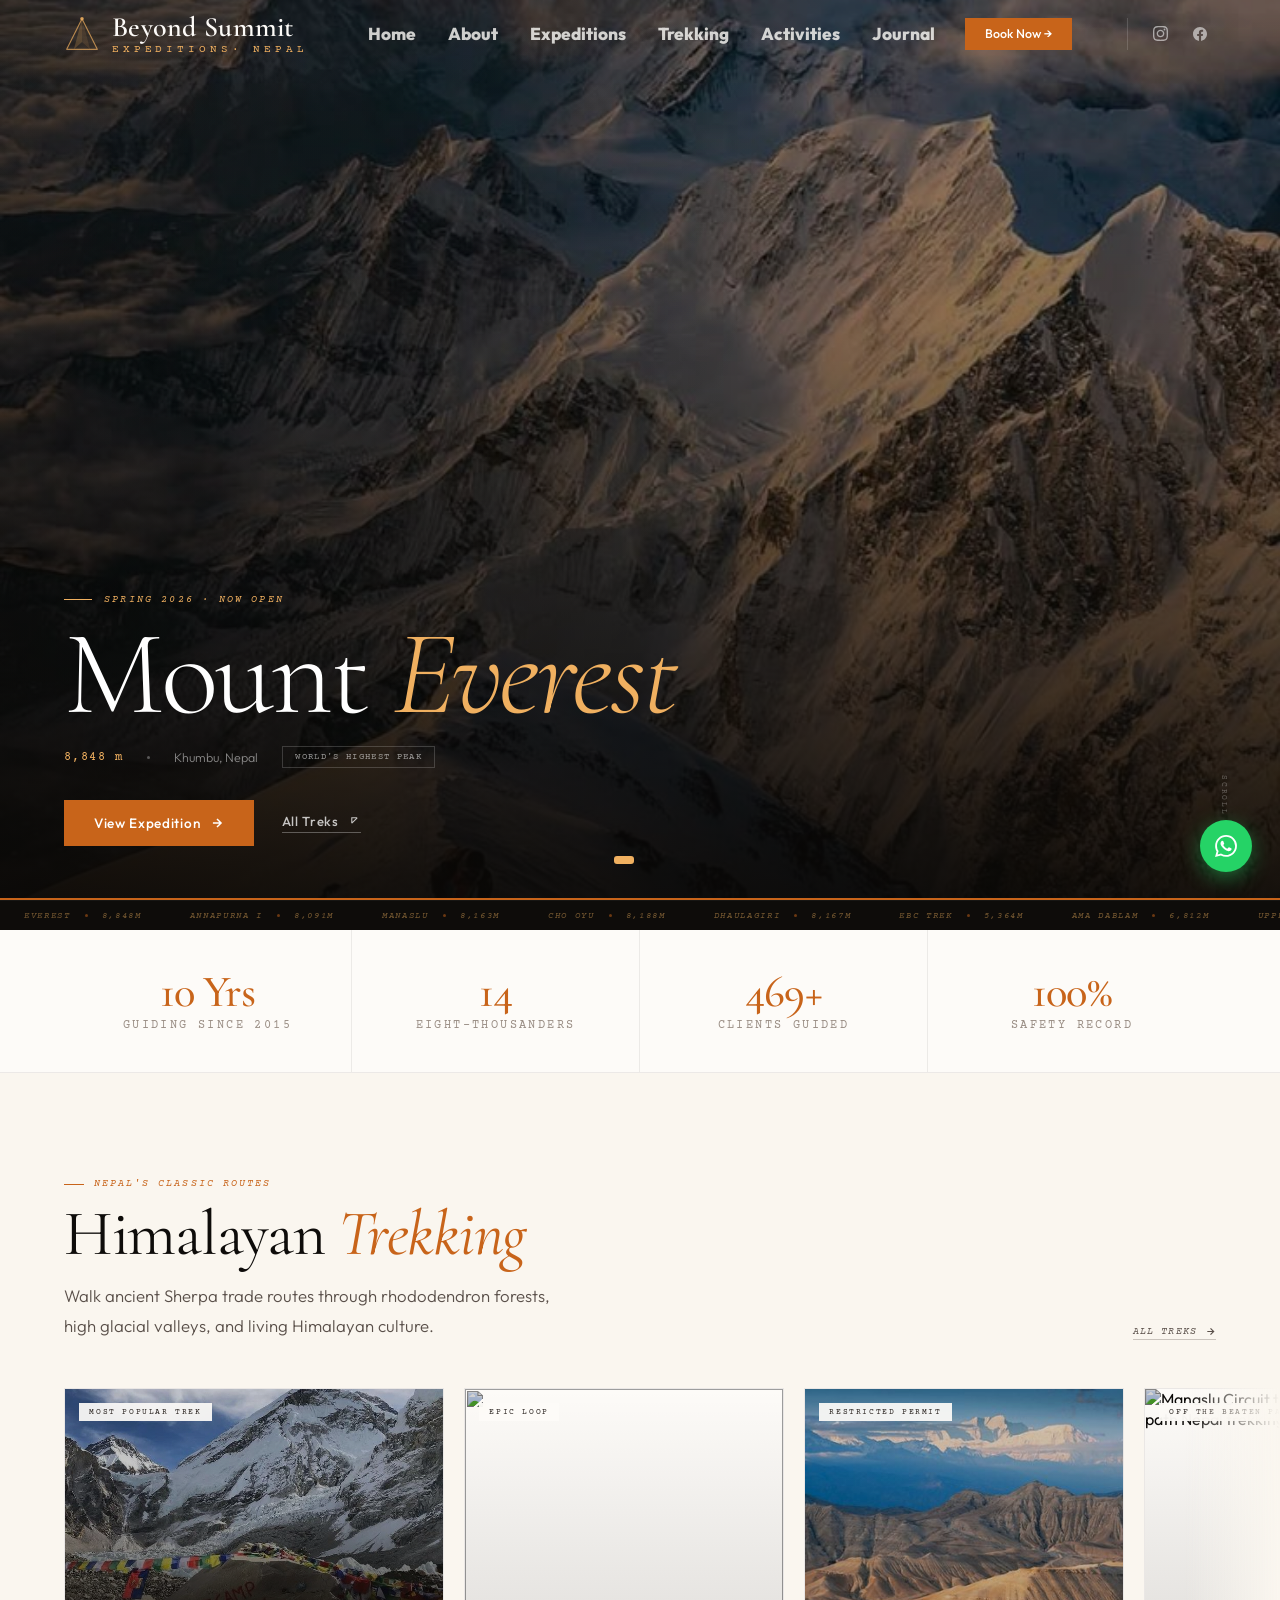
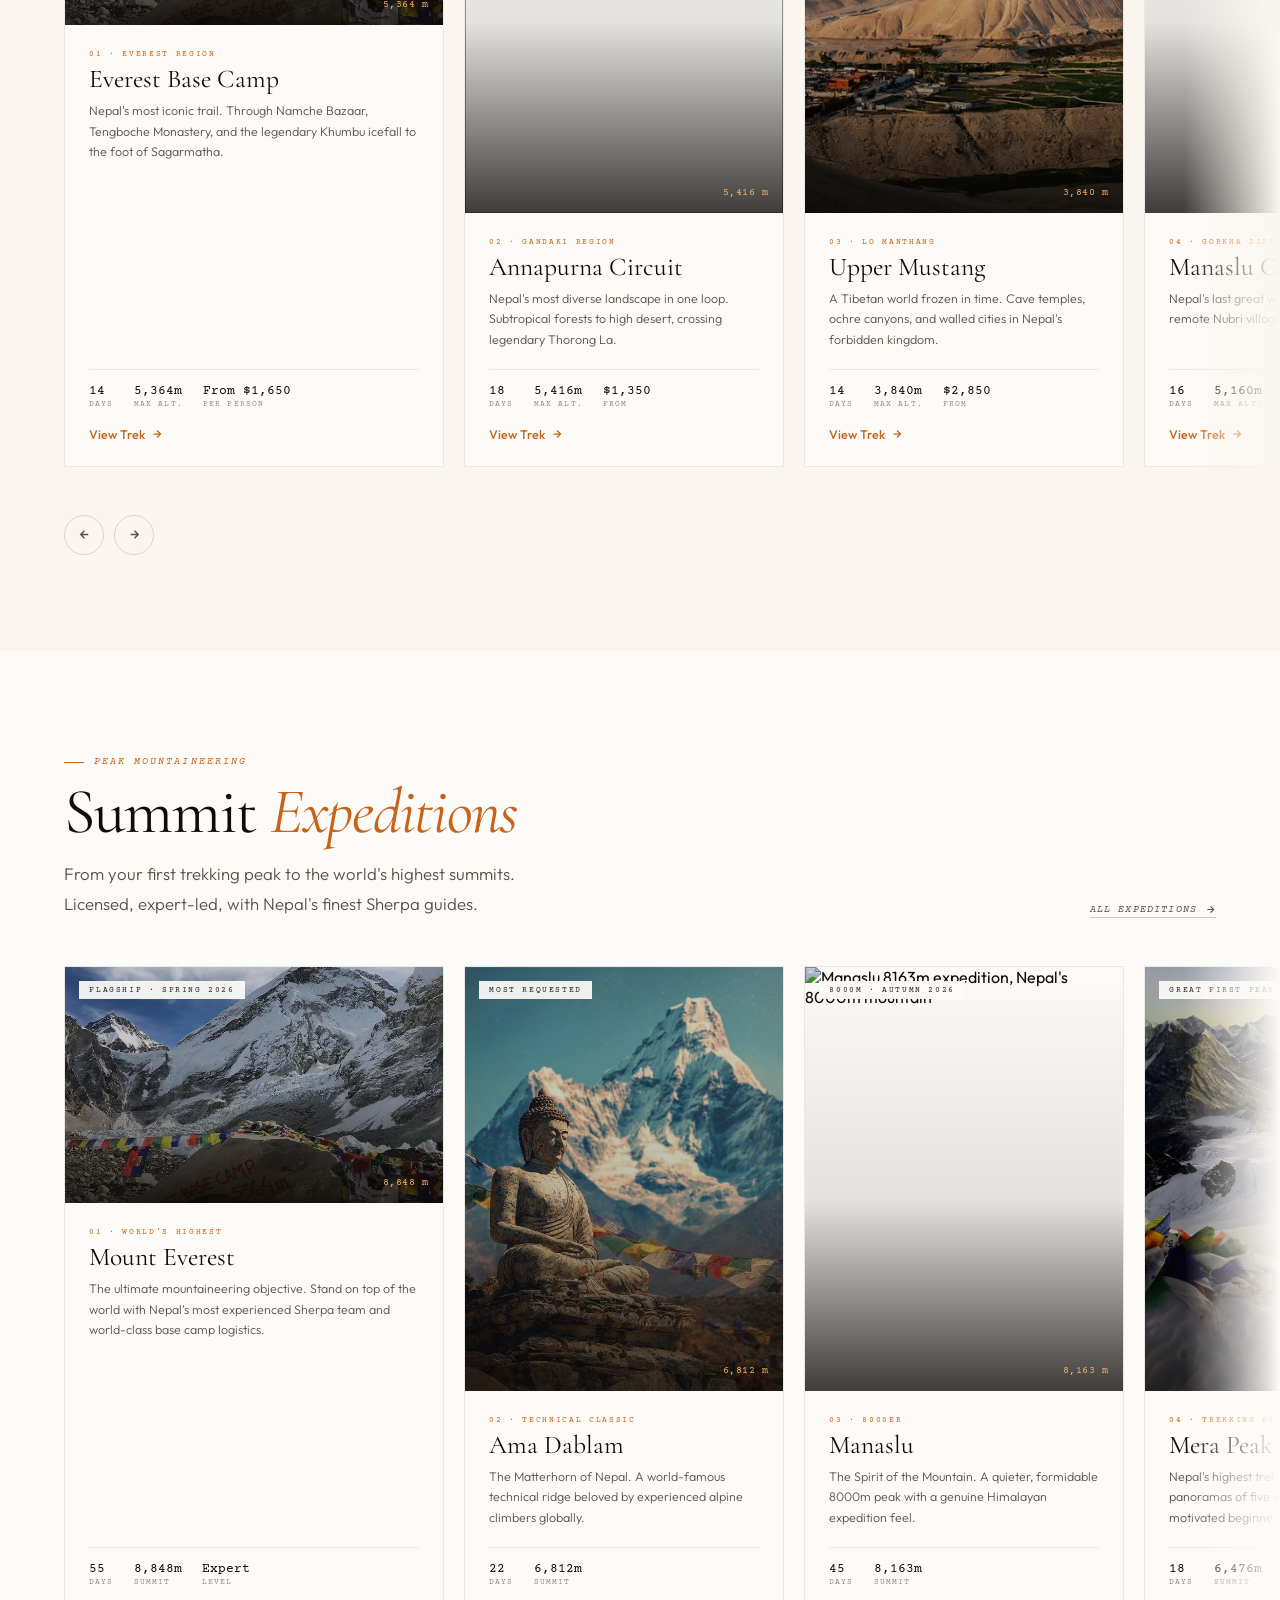
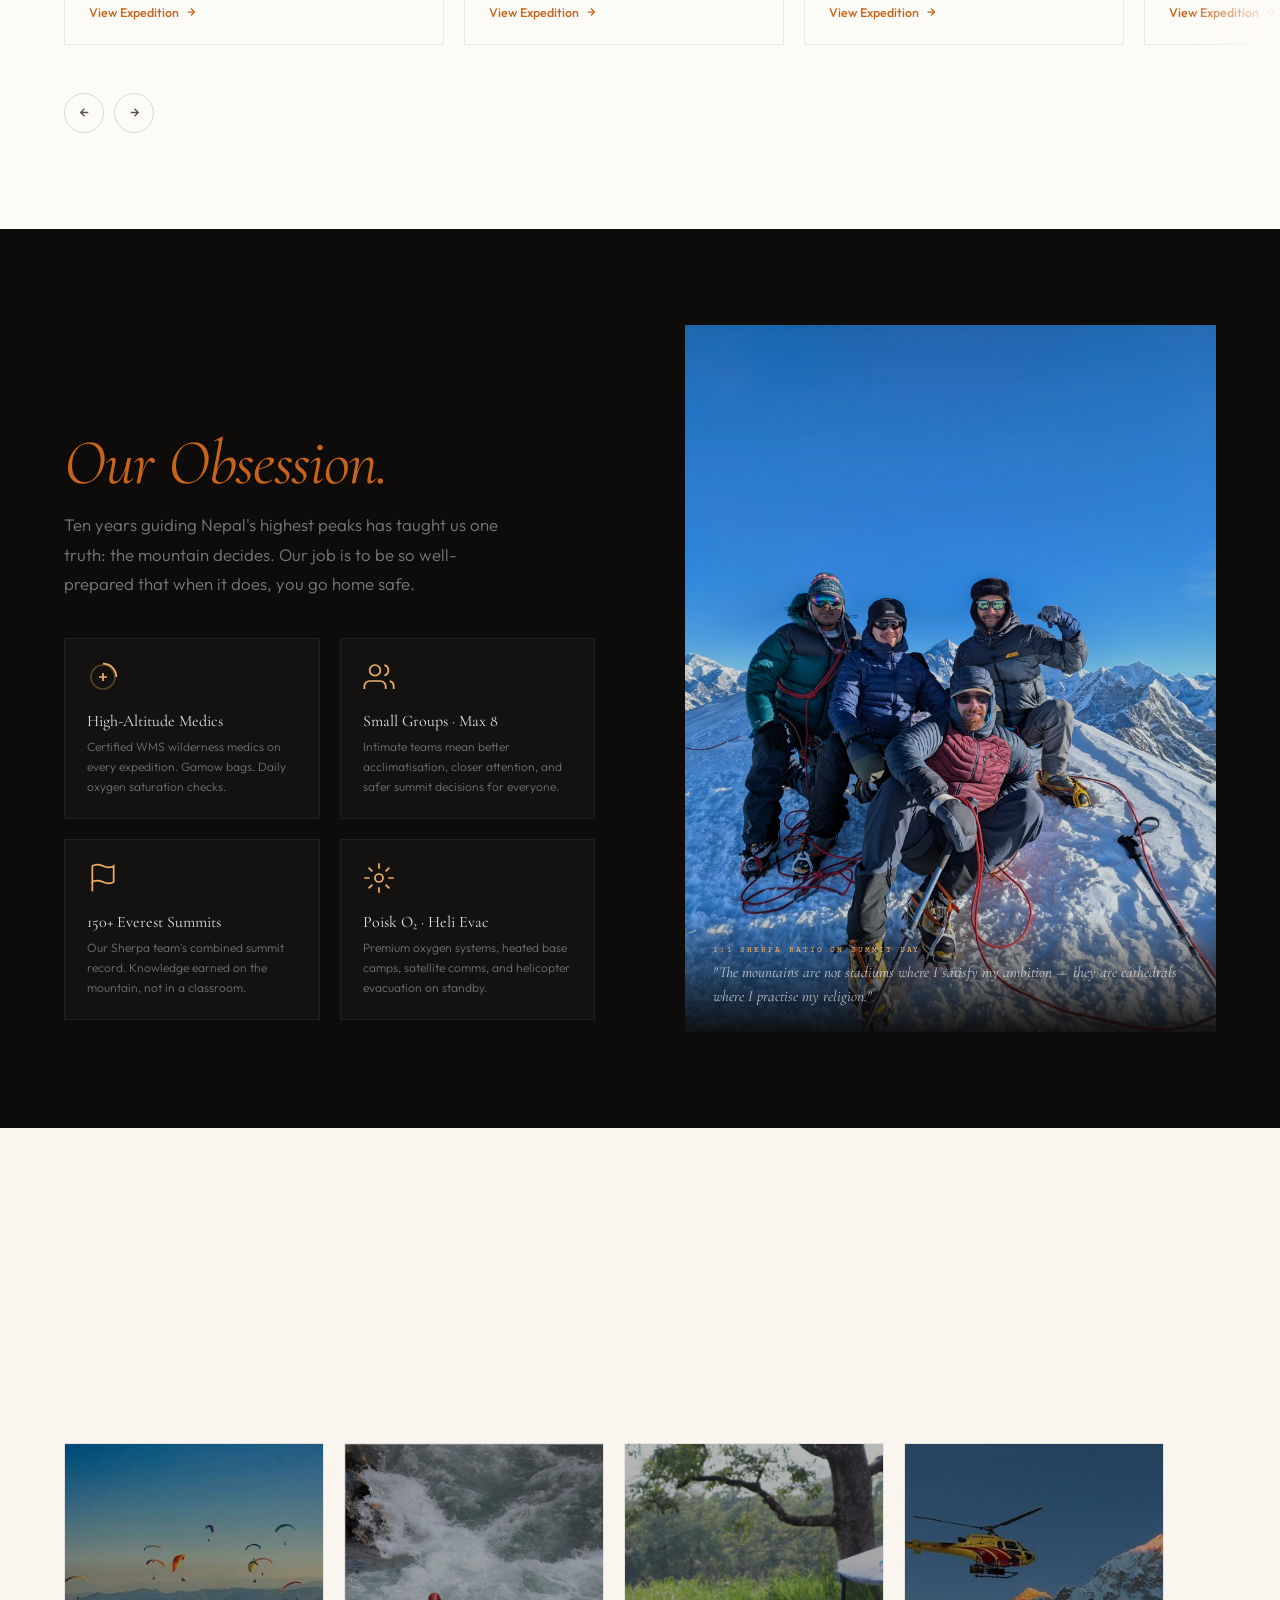
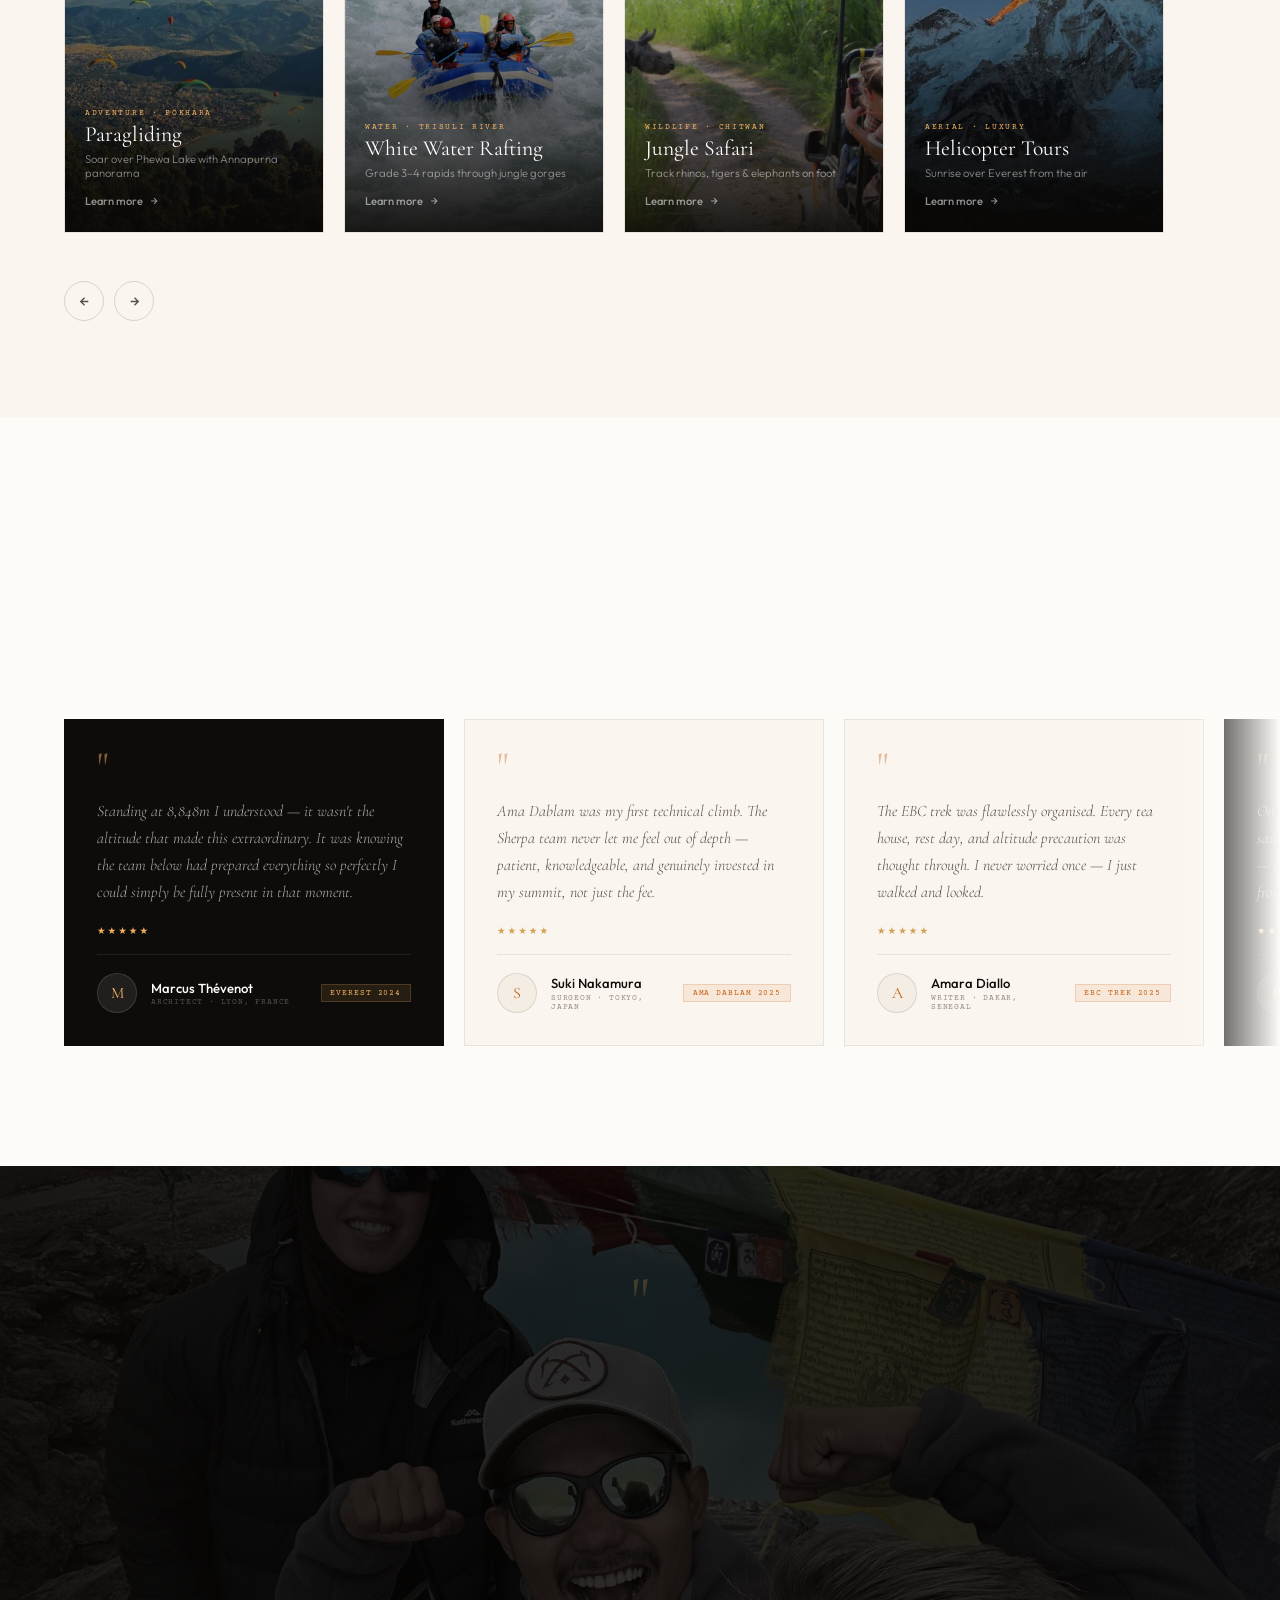
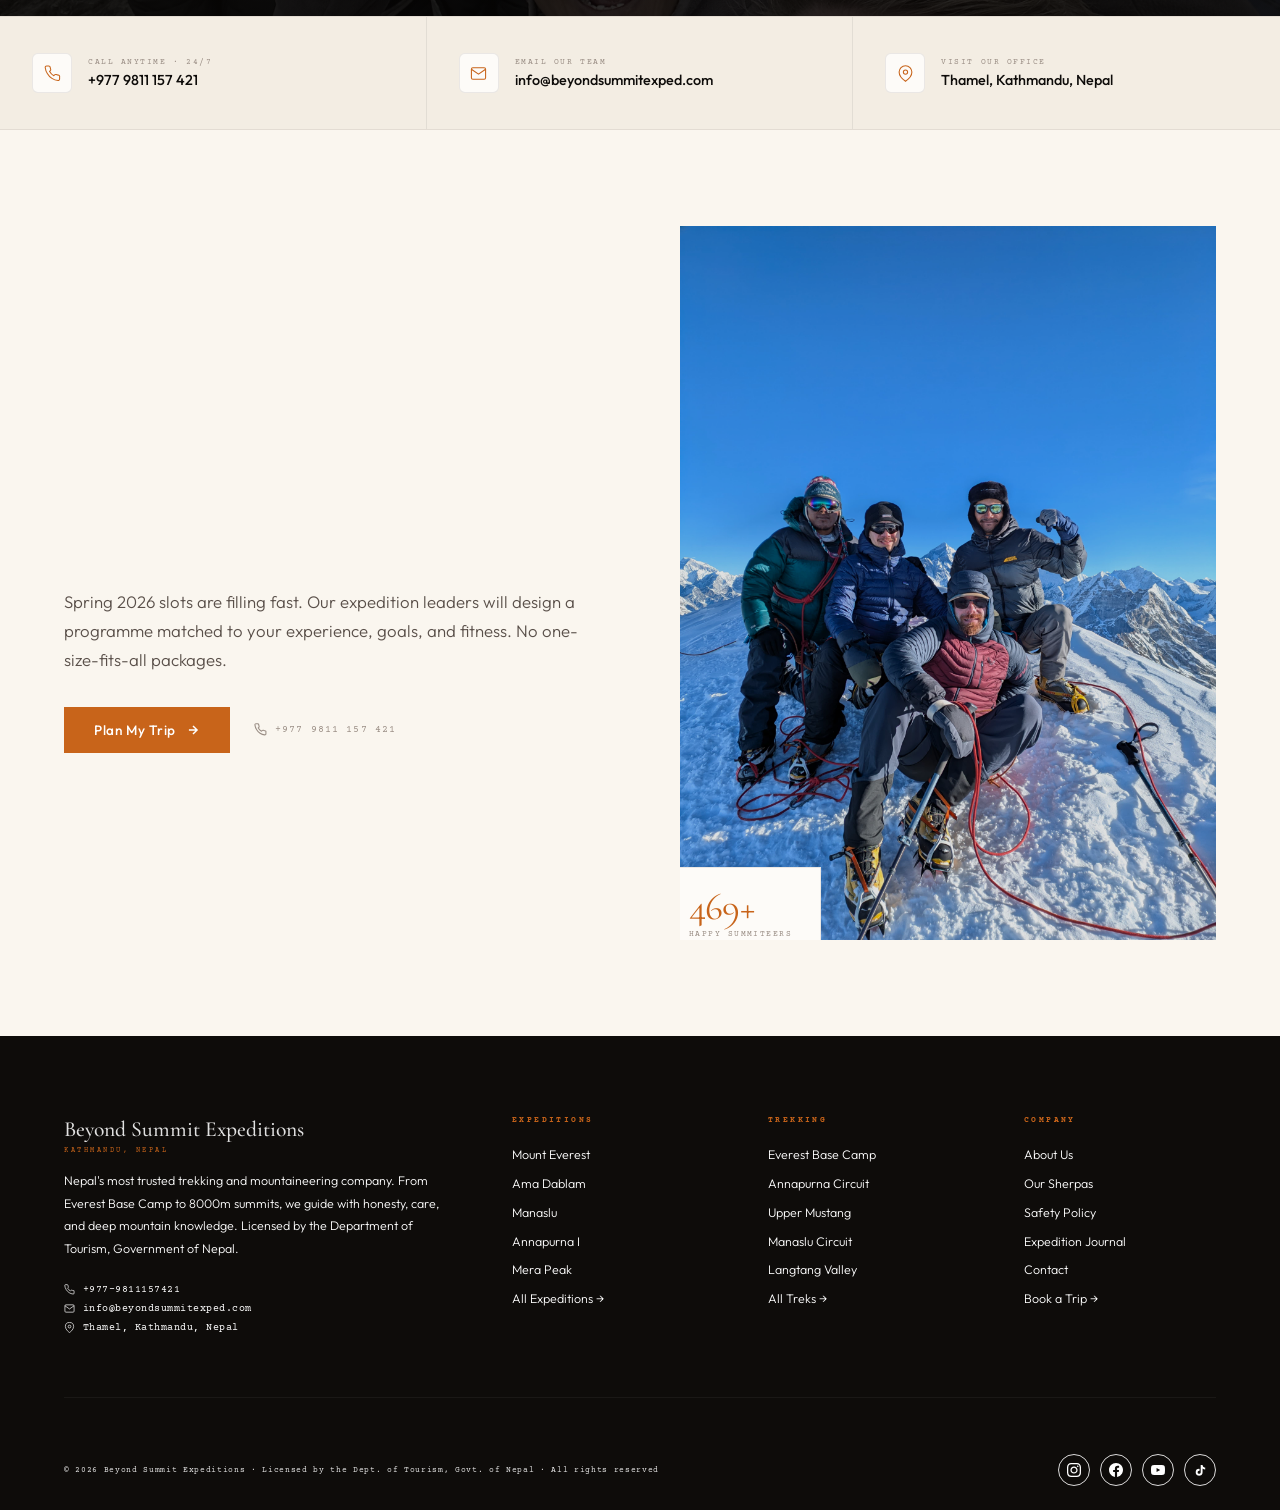
==== commit 7efb80a3: "Update index.html" ====
--- a/index.html
+++ b/index.html
@@ -2687,4 +2687,4 @@
 });
 </script>
 </body>
-</html>+</html>
